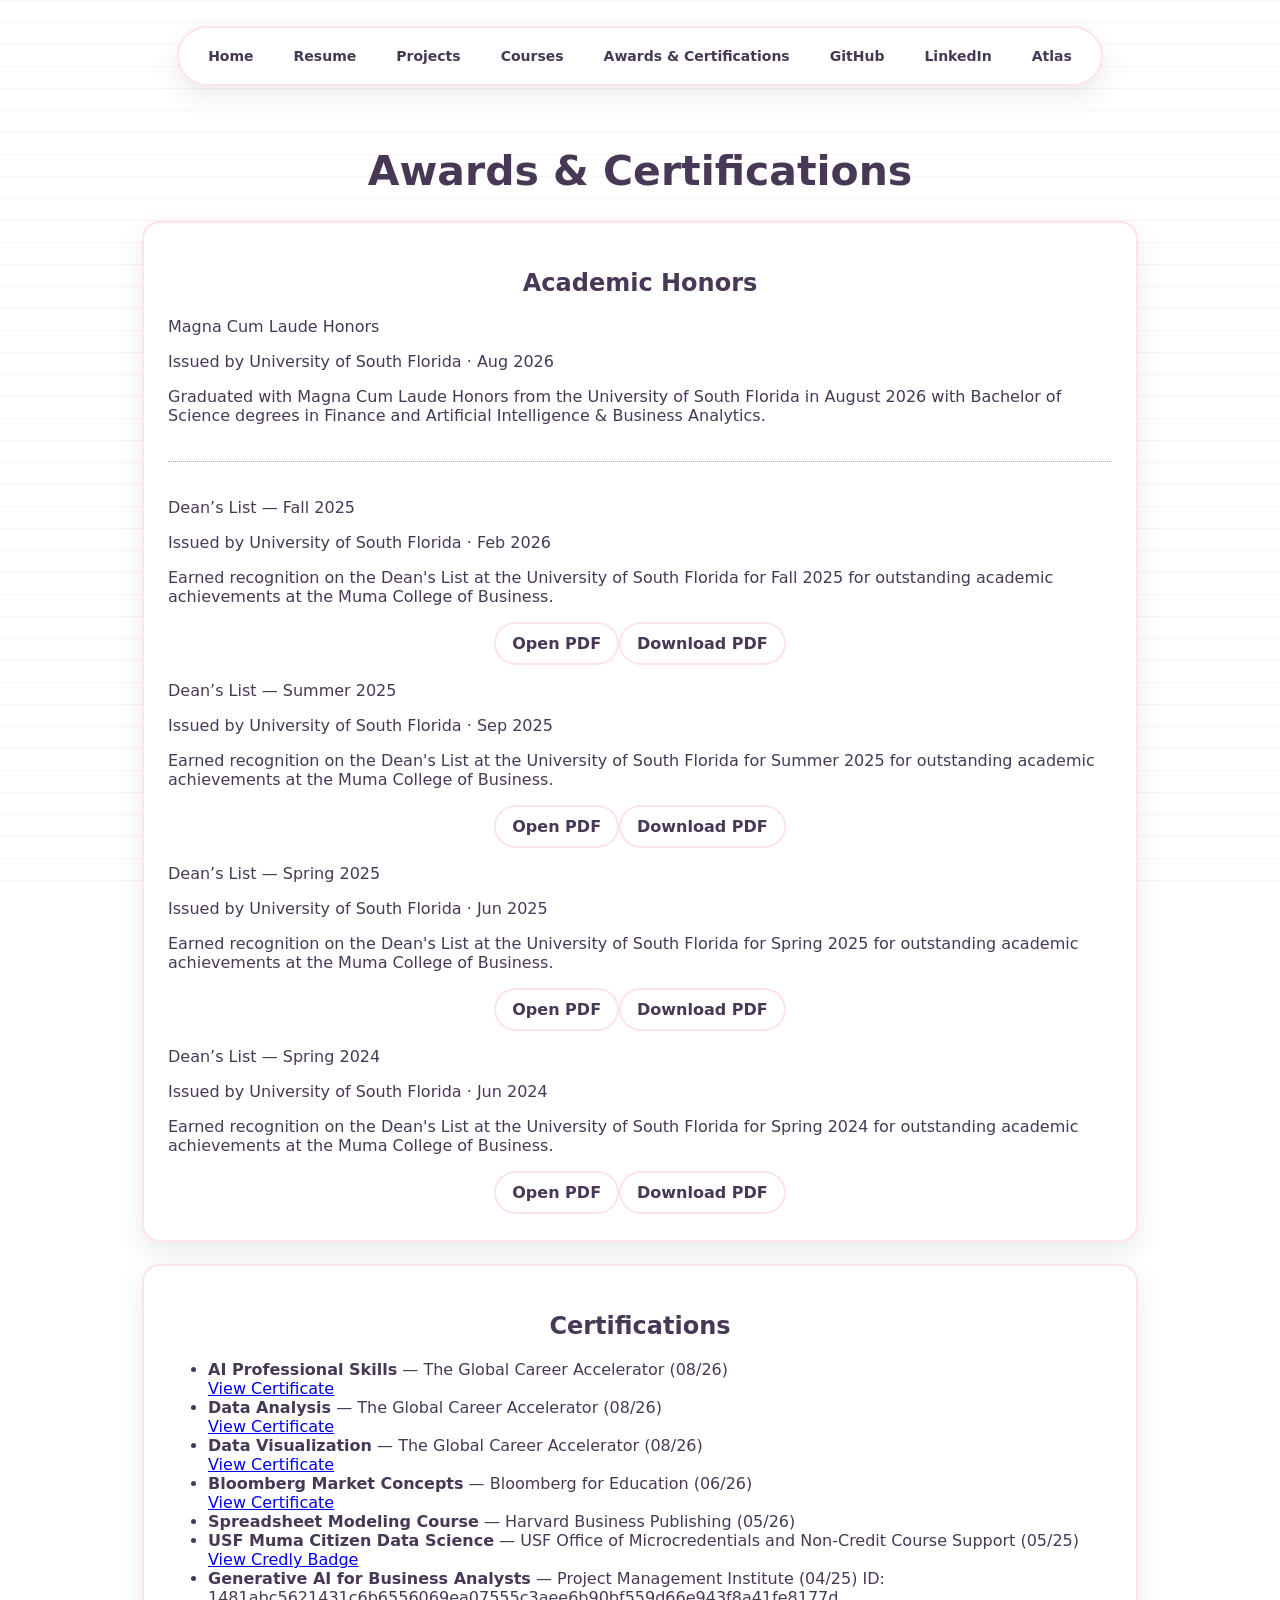
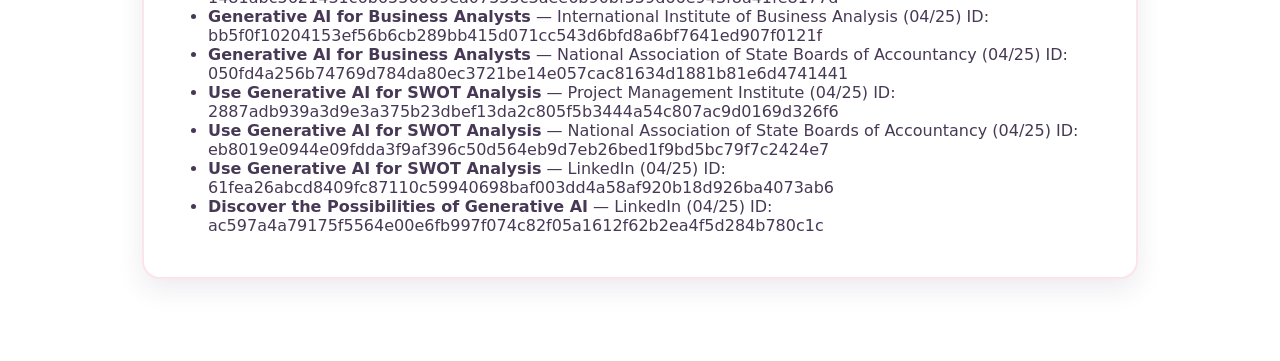
==== awards.html @ c43eec04 "Adjust margin of horizontal rule in awards.html Updated the margin of the horizontal rule in awards." ====
<!DOCTYPE html>
<html lang="en">
<head>
  <meta charset="UTF-8" />
  <meta name="viewport" content="width=device-width, initial-scale=1.0" />
  <title>Awards & Certifications | Aisha Nomani</title>
  <link rel="stylesheet" href="./styles.css">
  <script src="./main.js"></script>

</head>

<body>
  <header class="topbar">
    <nav class="nav">
        <a href="index.html" class="nav-link">Home</a>
        <a href="Aisha Nomani - Resume.pdf" class="nav-link" target="_blank" rel="noopener">Resume</a>
        <a href="projects.html" class="nav-link">Projects</a>
        <a href="courses.html" class="nav-link">Courses</a>
        <a href="awards.html" class="nav-link">Awards & Certifications</a>
        <a href="https://github.com/aishanomani" class="nav-link" target="_blank" rel="noopener">GitHub</a>
        <a href="https://linkedin.com/in/aisha-nomani" class="nav-link" target="_blank" rel="noopener">LinkedIn</a>
        <a href="https://atlasehr.org" class="nav-link" target="_blank" rel="noopener">Atlas</a>
    </nav>
  </header>

  <main class="awards">
    <h1 class="projects-title">Awards & Certifications</h1>
    
    <!-- ================= Academic Honors ================= -->
    <section class="award-card" aria-label="Honors">
      <h2>Academic Honors</h2>

      <div class="award-item">
        <p class="award-title">Magna Cum Laude Honors</p>
        <p class="award-meta">Issued by University of South Florida · Aug 2026</p>
        <p class="award-desc">
          Graduated with Magna Cum Laude Honors from the University of South Florida in August 2026 with Bachelor of Science degrees in Finance and Artificial Intelligence & Business Analytics.
        </p>
      </div>

<hr style="border: none; border-top: 1px dotted #aaa; margin: 36px 0;">
      
      <div class="award-item">
        <p class="award-title">Dean’s List — Fall 2025</p>
        <p class="award-meta">Issued by University of South Florida · Feb 2026</p>
        <p class="award-desc">
          Earned recognition on the Dean's List at the University of South Florida for Fall 2025
          for outstanding academic achievements at the Muma College of Business.
        </p>
        <div class="pdf-actions">
          <a class="pdf-link" href="deans-list-fall-2025.pdf" target="_blank" rel="noopener">Open PDF</a>
          <a class="pdf-link" href="deans-list-fall-2025.pdf" download>Download PDF</a>
        </div>
      </div>

      <div class="award-item">
        <p class="award-title">Dean’s List — Summer 2025</p>
        <p class="award-meta">Issued by University of South Florida · Sep 2025</p>
        <p class="award-desc">
          Earned recognition on the Dean's List at the University of South Florida for Summer 2025
          for outstanding academic achievements at the Muma College of Business.
        </p>
        <div class="pdf-actions">
          <a class="pdf-link" href="deans-list-summer-2025.pdf" target="_blank" rel="noopener">Open PDF</a>
          <a class="pdf-link" href="deans-list-summer-2025.pdf" download>Download PDF</a>
        </div>
      </div>

      <div class="award-item">
        <p class="award-title">Dean’s List — Spring 2025</p>
        <p class="award-meta">Issued by University of South Florida · Jun 2025</p>
        <p class="award-desc">
          Earned recognition on the Dean's List at the University of South Florida for Spring 2025
          for outstanding academic achievements at the Muma College of Business.
        </p>
        <div class="pdf-actions">
          <a class="pdf-link" href="deans-list-spring-2025.pdf" target="_blank" rel="noopener">Open PDF</a>
          <a class="pdf-link" href="deans-list-spring-2025.pdf" download>Download PDF</a>
        </div>
      </div>

      <div class="award-item">
        <p class="award-title">Dean’s List — Spring 2024</p>
        <p class="award-meta">Issued by University of South Florida · Jun 2024</p>
        <p class="award-desc">
          Earned recognition on the Dean's List at the University of South Florida for Spring 2024
          for outstanding academic achievements at the Muma College of Business.
        </p>
        <div class="pdf-actions">
          <a class="pdf-link" href="deans-list-spring-2024.pdf" target="_blank" rel="noopener">Open PDF</a>
          <a class="pdf-link" href="deans-list-spring-2024.pdf" download>Download PDF</a>
        </div>
      </div>
    </section>

    <!-- ================= Certifications ================= -->
    <section class="award-card" aria-label="Certifications">
      <h2>Certifications</h2>

      <ul class="cert-list">
        <li>
          <strong>AI Professional Skills</strong> — The Global Career Accelerator (08/26)
          <br />
          <a class="cert-link" href="https://www.credential.net/b95e3dab-0ee7-40d1-b96e-4f5c1e8c490b#acc.cOYr4pZg" target="_blank" rel="noopener">
            View Certificate
          </a>
        </li>
        
        <li>
          <strong>Data Analysis</strong> — The Global Career Accelerator (08/26)
          <br />
          <a class="cert-link" href="https://www.credential.net/eeabdac5-f304-441f-9d43-534778fc58f2#acc.USfGBH1v" target="_blank" rel="noopener">
            View Certificate
          </a>
        </li>
        
        <li>
          <strong>Data Visualization</strong> — The Global Career Accelerator (08/26)
          <br />
          <a class="cert-link" href="https://www.credential.net/cd667eac-249a-44f7-847a-7fc6714fa5ba#acc.ouRHO6tD" target="_blank" rel="noopener">
            View Certificate
          </a>
        </li>
        
         <li>
          <strong>Bloomberg Market Concepts</strong> — Bloomberg for Education (06/26)
          <br />
          <a class="cert-link" href="https://portal.bloombergforeducation.com/certificates/1bHLQvN5ie8L9F5EYLnuzRuZ" target="_blank" rel="noopener">
            View Certificate
          </a>
        </li>

        <li>
          <strong>Spreadsheet Modeling Course</strong> — Harvard Business Publishing (05/26)
          <br />
        </li>
        
        <li>
          <strong>USF Muma Citizen Data Science</strong> — USF Office of Microcredentials and Non-Credit Course Support (05/25)
          <br />
          <a class="cert-link" href="https://www.credly.com/badges/c048f358-5e24-4127-ab5e-4c13e41e1ba3" target="_blank" rel="noopener">
            View Credly Badge
          </a>
        </li>

        <li>
          <strong>Generative AI for Business Analysts</strong> — Project Management Institute (04/25)
          <span class="cert-id">ID: 1481abc5621431c6b6556069ea07555c3aee6b90bf559d66e943f8a41fe8177d</span>
        </li>

        <li>
          <strong>Generative AI for Business Analysts</strong> — International Institute of Business Analysis (04/25)
          <span class="cert-id">ID: bb5f0f10204153ef56b6cb289bb415d071cc543d6bfd8a6bf7641ed907f0121f</span>
        </li>

        <li>
          <strong>Generative AI for Business Analysts</strong> — National Association of State Boards of Accountancy (04/25)
          <span class="cert-id">ID: 050fd4a256b74769d784da80ec3721be14e057cac81634d1881b81e6d4741441</span>
        </li>

        <li>
          <strong>Use Generative AI for SWOT Analysis</strong> — Project Management Institute (04/25)
          <span class="cert-id">ID: 2887adb939a3d9e3a375b23dbef13da2c805f5b3444a54c807ac9d0169d326f6</span>
        </li>

        <li>
          <strong>Use Generative AI for SWOT Analysis</strong> — National Association of State Boards of Accountancy (04/25)
          <span class="cert-id">ID: eb8019e0944e09fdda3f9af396c50d564eb9d7eb26bed1f9bd5bc79f7c2424e7</span>
        </li>

        <li>
          <strong>Use Generative AI for SWOT Analysis</strong> — LinkedIn (04/25)
          <span class="cert-id">ID: 61fea26abcd8409fc87110c59940698baf003dd4a58af920b18d926ba4073ab6</span>
        </li>

        <li>
          <strong>Discover the Possibilities of Generative AI</strong> — LinkedIn (04/25)
          <span class="cert-id">ID: ac597a4a79175f5564e00e6fb997f074c82f05a1612f62b2ea4f5d284b780c1c</span>
        </li>
      </ul>
    </section>
  </main>
</body>
</html>
---- styles.css ----
:root {
  --text: rgba(55, 40, 70, 0.92);
  --muted: rgba(55, 40, 70, 0.70);

  --accent-pink: #f7b2c4;
  --accent-pink-soft: rgba(247, 178, 196, 0.35);

  --shadow: 0 18px 50px rgba(70, 45, 90, 0.12);
  --shadow-soft: 0 10px 26px rgba(70, 45, 90, 0.10);

  --radius: 18px;
  --maxw: 1040px;
}

* {
  box-sizing: border-box;
}

html {
  scroll-behavior: smooth;
}

body {
  margin: 0;
  color: var(--text);
  font-family: ui-sans-serif, system-ui, -apple-system, Segoe UI, Roboto, Helvetica, Arial;
  -webkit-font-smoothing: antialiased;
  text-rendering: optimizeLegibility;
  overflow-x: hidden;
  background: #ffffff;
}

body::before {
  content: "";
  position: fixed;
  inset: 0;
  pointer-events: none;
  z-index: 0;

  background-image:
    repeating-linear-gradient(
      to bottom,
      rgba(247, 178, 196, 0.18) 0px,
      rgba(247, 178, 196, 0.18) 1px,
      transparent 1px,
      transparent 22px
    );

  animation: pink-scan 5s linear infinite;
}

@keyframes pink-scan {
  from {
    background-position-y: 0;
  }
  to {
    background-position-y: 480px;
  }
}

body > * {
  position: relative;
  z-index: 1;
}

.topbar {
  position: fixed;
  top: 14px;
  left: 0;
  right: 0;
  padding: 12px 18px;
  display: flex;
  justify-content: center;
  z-index: 100;
}

.nav {
  display: flex;
  gap: 10px;
  flex-wrap: wrap;
  padding: 10px 14px;
  border-radius: 999px;
  background: #ffffff;
  border: 2px solid var(--accent-pink-soft);
  box-shadow: var(--shadow-soft);
}

.nav-link {
  text-decoration: none;
  color: var(--text);
  font-weight: 700;
  font-size: 14px;
  padding: 9px 14px;
  border-radius: 999px;
  border: 1px solid transparent;
  transition: all 0.2s ease;
}

.nav-link:hover {
  background: var(--accent-pink-soft);
  border-color: var(--accent-pink);
  transform: translateY(-1px);
}

.split {
  min-height: 100vh;
  display: grid;
  grid-template-columns: 1fr 1fr;
  align-items: center;
}

.left-panel {
  display: flex;
  justify-content: center;
  align-items: center;
  padding: 120px 56px 56px;
}

.profile-image {
  width: min(82%, 440px);
  aspect-ratio: 4 / 3;
  background-image: url("image.jpg");
  background-size: cover;
  background-position: center;
  border-radius: var(--radius);
  border: 3px solid var(--accent-pink);
  box-shadow: var(--shadow);
}

.right-panel {
  padding: 120px 56px 56px;
  display: flex;
  flex-direction: column;
  align-items: center;
  text-align: center;
  gap: 20px;
}

.name {
  font-size: clamp(40px, 4.5vw, 64px);
  margin: 0;
  letter-spacing: -0.02em;
}

.bio {
  max-width: 560px;
  font-size: 18px;
  line-height: 1.7;
  color: var(--muted);
  padding: 22px 24px;
  background: #ffffff;
  border: 2px solid var(--accent-pink);
  border-radius: var(--radius);
  box-shadow: var(--shadow-soft);
}

.bio p {
  margin: 0 0 14px 0;
}

.bio p:last-child {
  margin-bottom: 0;
}

.projects-title {
  text-align: center;
  font-size: clamp(30px, 3.2vw, 44px);
  font-weight: 800;
  margin-bottom: 26px;
}

.projects,
.courses,
.awards {
  max-width: var(--maxw);
  margin: 0 auto;
  padding: 120px 22px 60px;
}

.project-card,
.course-card,
.award-card,
.term-card,
.gpa-card {
  background: #ffffff;
  border: 2px solid var(--accent-pink-soft);
  border-radius: var(--radius);
  padding: 26px 24px;
  margin: 22px 0;
  box-shadow: var(--shadow-soft);
  transition: transform 0.2s ease, border-color 0.2s ease;
}

.project-card:hover,
.course-card:hover,
.award-card:hover,
.term-card:hover {
  transform: translateY(-3px);
  border-color: var(--accent-pink);
}

.project-card h2,
.project-desc,
.project-meta {
  text-align: center;
}

.project-links,
.pdf-actions {
  display: flex;
  justify-content: center;
  margin-top: 16px;
}

.chip,
.pdf-link {
  text-decoration: none;
  padding: 10px 16px;
  border-radius: 999px;
  background: #ffffff;
  border: 2px solid var(--accent-pink-soft);
  color: var(--text);
  font-weight: 600;
  transition: all 0.2s ease;
}

.chip:hover,
.pdf-link:hover {
  background: var(--accent-pink-soft);
  border-color: var(--accent-pink);
}

.term-title,
.term-subtitle {
  text-align: center;
}

.gpa-card {
  display: flex;
  flex-direction: column;
  align-items: center;
  justify-content: center;
  text-align: center;
}

.gpa-label {
  font-size: 12px;
  letter-spacing: 0.18em;
  font-weight: 700;
  color: var(--muted);
  margin-bottom: 6px;
}

.gpa-value {
  font-size: 42px;
  font-weight: 800;
  color: var(--accent-pink);
  margin: 0;
}

.term-table {
  width: 100%;
  border-collapse: collapse;
  margin-top: 16px;
}

.term-table th {
  background: var(--accent-pink-soft);
  padding: 12px;
  text-align: left;
}

.term-table td {
  padding: 12px;
  border-bottom: 1px solid #eee;
}

.award-card > h2 {
  text-align: center;
}

@media (max-width: 900px) {
  .split {
    grid-template-columns: 1fr;
  }

  .left-panel {
    padding: 100px 18px 18px;
  }

  .right-panel {
    padding: 18px 18px 80px;
  }
}

.name {
  font-family: ui-sans-serif, system-ui, -apple-system, Segoe UI, Roboto, Helvetica, Arial;
  font-size: clamp(34px, 4vw, 48px);
  font-weight: 800;
  letter-spacing: -0.02em;
  color: var(--text);

  display: inline-block;
  white-space: nowrap;
}

.bio {
  color: #000000;
}

.bio p {
  color: #000000;
}

.contact-wrap{
  position: fixed;
  right: 22px;
  bottom: 22px;
  display: flex;
  flex-direction: column-reverse; 
  align-items: flex-end;
  gap: 10px;
  z-index: 30;
}

.contact-btn {
  font-family: ui-sans-serif, system-ui, -apple-system, Segoe UI, Roboto, Helvetica, Arial;
  font-size: 14px;
  font-weight: 800;
  letter-spacing: 0.04em;
  text-transform: uppercase;

  background: #ffffff;
  color: var(--text);

  border: 2px solid var(--accent-pink-soft);
  border-radius: 999px;
  padding: 10px 18px;

  cursor: pointer;
  box-shadow: var(--shadow-soft);
  transition: transform .18s ease, box-shadow .18s ease, background .18s ease;
}

.contact-btn:hover {
  transform: translateY(-1px);
  background: rgba(247, 178, 196, 0.15);
}

.contact-card{
  width: 300px;
  padding: 16px 18px;
  border-radius: var(--radius);

  background: #ffffff;
  border: 2px solid var(--accent-pink-soft);

  box-shadow: var(--shadow);
  transform-origin: bottom right;
  animation: pop .18s ease-out;
}

.contact-title{
  font-weight: 700;
  text-align: center;
  margin-bottom: 8px;
}

.contact-item{
  font-size: 14px;
  line-height: 1.6;
  color: #000000;
  text-align: center;
}

.contact-item a{
  color: var(--accent-pink);
  text-decoration: none;
  font-weight: 600;
}

.contact-item a:hover{
  text-decoration: underline;
}

/* =========================
   KEY COURSES SECTION
   ========================= */

  .key-courses {
    margin-top: 30px;
    text-align: center;
  }
  
  .key-courses-grid {
    display: block;
    margin-top: 22px;
  }
  
  .key-course-card {
    background: #ffffff;
    border: 2px solid var(--accent-pink-soft);
    border-radius: var(--radius);
    padding: 26px 24px;
    margin: 22px 0;
    box-shadow: var(--shadow-soft);
    text-align: center;
    transition: transform 0.2s ease, border-color 0.2s ease;
  }
  
  .key-course-card:hover {
    transform: translateY(-3px);
    border-color: var(--accent-pink);
  }
  
  .key-course-card h3 {
    margin: 0 0 10px;
    font-size: 20px;
    text-align: center;
  }
  
  .key-course-card h3 a {
    text-decoration: none;
    color: var(--text);
    font-weight: 700;
    transition: color 0.2s ease;
  }
  
  .key-course-card h3 a:hover {
    color: var(--accent-pink);
  }
  
  .course-desc {
    max-width: 850px;
    margin: 8px auto;
    font-size: 15px;
    line-height: 1.6;
    color: var(--muted);
    text-align: center;
  }
  
  .course-tech {
    max-width: 850px;
    margin: 10px auto 0;
    font-size: 14px;
    line-height: 1.5;
    color: var(--text);
    text-align: center;
  }
  
  /* Divider between sections */
  .section-divider {
    height: 2px;
    width: 100%;
    background: var(--accent-pink-soft);
    margin: 50px 0;
    border-radius: 999px;
  }

  /* Hidden Courses */
  .view-courses-link {
    margin-top: 14px;
    display: inline-block;
    text-decoration: none;
    padding: 10px 16px;
    border-radius: 999px;
    background: #ffffff;
    border: 2px solid var(--accent-pink-soft);
    color: var(--text);
    font-weight: 700;
    font-size: 14px;
    cursor: pointer;
    box-shadow: var(--shadow-soft);
    transition: all 0.2s ease;
  }
  
  .view-courses-link:hover {
    background: var(--accent-pink-soft);
    border-color: var(--accent-pink);
    transform: translateY(-1px);
    text-decoration: none;
  }
  
  /* Hide by default */
  .hidden-courses {
    display: none;
    margin-top: 40px;
  }
  
  .hidden-courses.show {
    display: block;
  }
  
  /* Smooth anchor scroll spacing */
  #all-courses {
    scroll-margin-top: 120px;
  }

/* =========================
   MOBILE FIXES
   ========================= */
   @media (max-width: 600px) {

    /* NAV BAR */
    .topbar {
      top: 8px;
      padding: 8px 10px;
    }
  
    .nav {
      justify-content: center;
      gap: 6px;
      padding: 8px;
    }
  
    .nav-link {
      font-size: 13px;
      padding: 7px 10px;
    }
  
    /* HERO / SPLIT */
    .split {
      min-height: auto;
    }
  
    .left-panel {
      padding: 90px 14px 16px;
    }
  
    .right-panel {
      padding: 16px 14px 60px;
    }
  
    /* NAME — allow wrapping */
    .name {
      white-space: normal;
      text-align: center;
    }
  
    /* BIO */
    .bio {
      font-size: 16px;
      padding: 18px;
    }
  
    /* PROJECT / COURSE / AWARD CARDS */
    .project-card,
    .course-card,
    .award-card,
    .term-card {
      padding: 20px 16px;
    }
  
    /* TABLES — mobile scroll */
    .term-table {
      display: block;
      overflow-x: auto;
      white-space: nowrap;
    }
  
    .term-table th,
    .term-table td {
      font-size: 14px;
    }
  
    /* CONTACT BUTTON */
    .contact-wrap {
      right: 12px;
      bottom: 12px;
    }
  
    .contact-card {
      width: 260px;
    }
  }
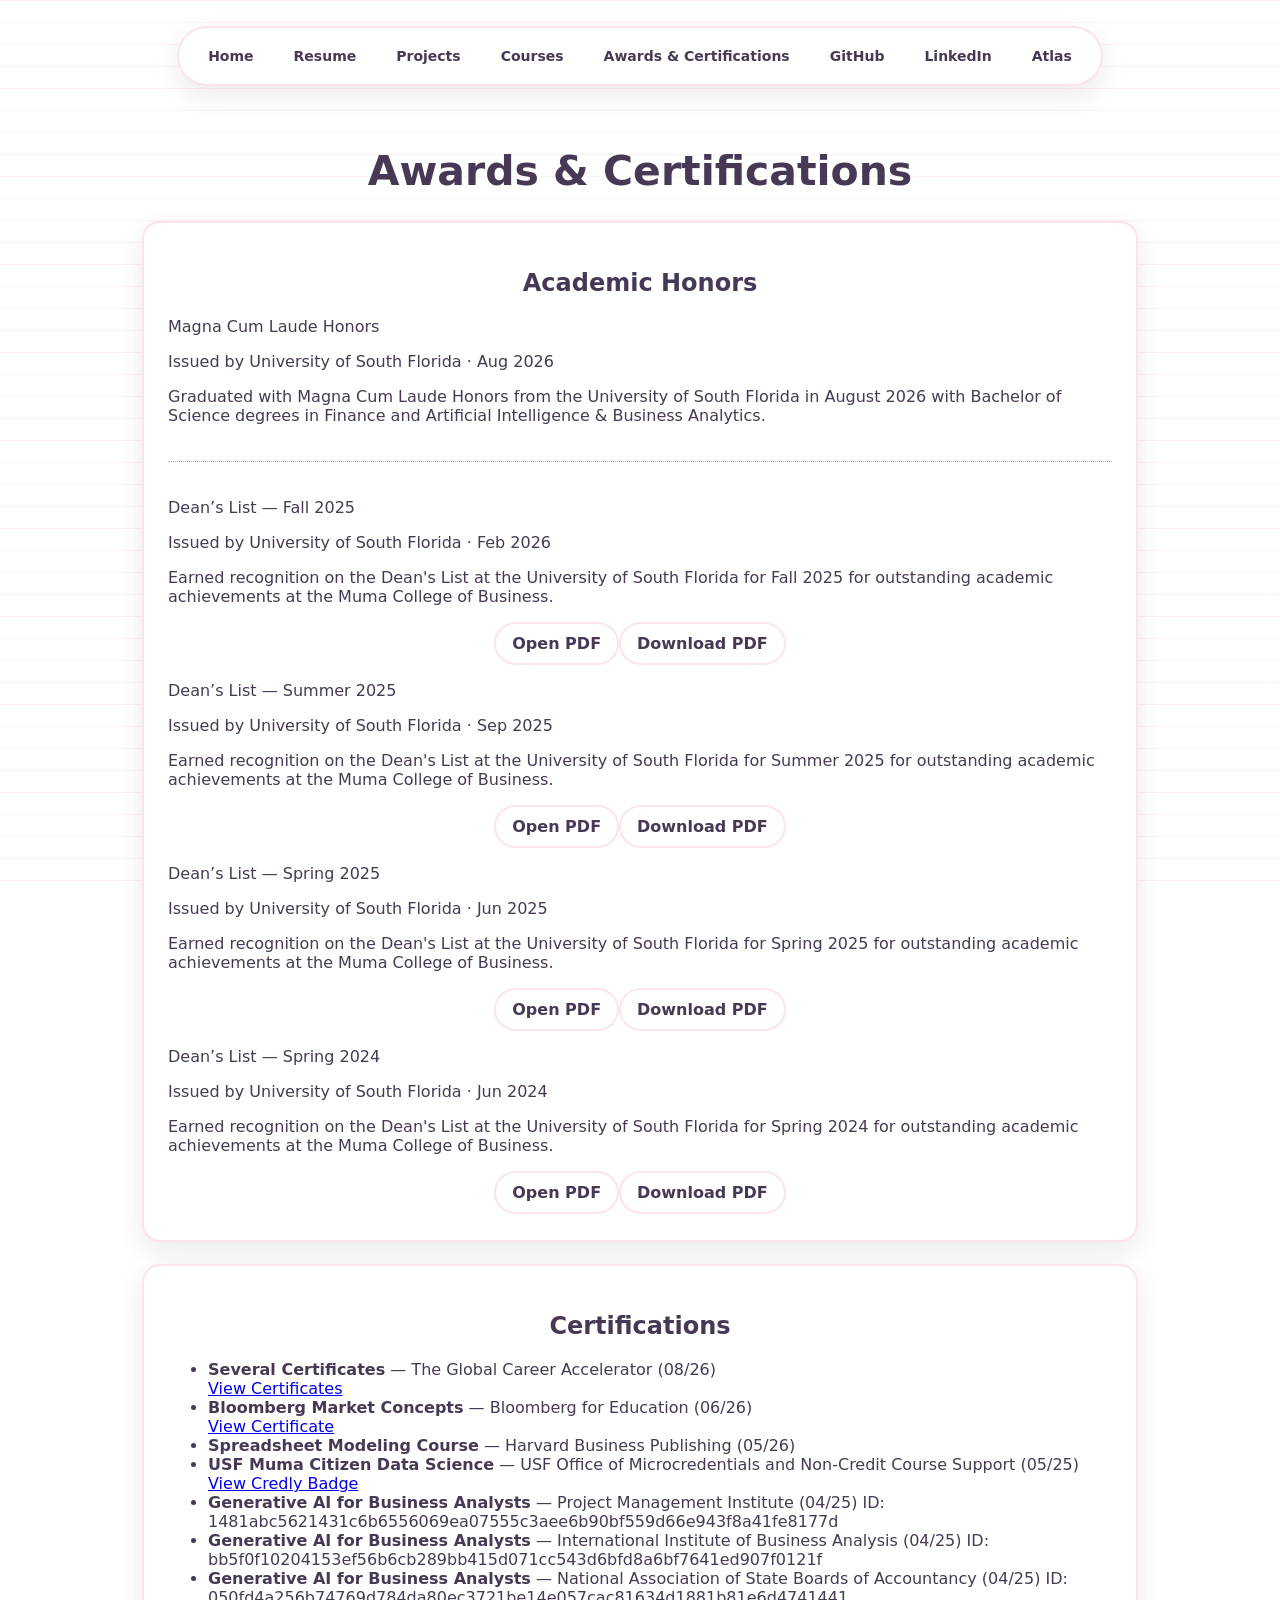
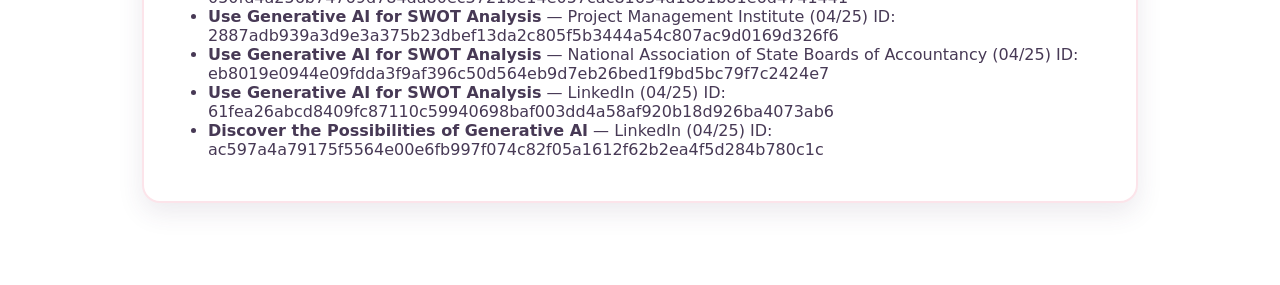
==== commit 3e3965d1: "Modify certification entries in awards.html Updated certification details and links in the awards se" ====
--- a/awards.html
+++ b/awards.html
@@ -99,26 +99,10 @@
 
       <ul class="cert-list">
         <li>
-          <strong>AI Professional Skills</strong> — The Global Career Accelerator (08/26)
+          <strong>Several Certificates</strong> — The Global Career Accelerator (08/26)
           <br />
-          <a class="cert-link" href="https://www.credential.net/b95e3dab-0ee7-40d1-b96e-4f5c1e8c490b#acc.cOYr4pZg" target="_blank" rel="noopener">
-            View Certificate
-          </a>
-        </li>
-        
-        <li>
-          <strong>Data Analysis</strong> — The Global Career Accelerator (08/26)
-          <br />
-          <a class="cert-link" href="https://www.credential.net/eeabdac5-f304-441f-9d43-534778fc58f2#acc.USfGBH1v" target="_blank" rel="noopener">
-            View Certificate
-          </a>
-        </li>
-        
-        <li>
-          <strong>Data Visualization</strong> — The Global Career Accelerator (08/26)
-          <br />
-          <a class="cert-link" href="https://www.credential.net/cd667eac-249a-44f7-847a-7fc6714fa5ba#acc.ouRHO6tD" target="_blank" rel="noopener">
-            View Certificate
+          <a class="cert-link" href="https://www.credential.net/profile/aishanomani130850/wallet" target="_blank" rel="noopener">
+            View Certificates
           </a>
         </li>
         
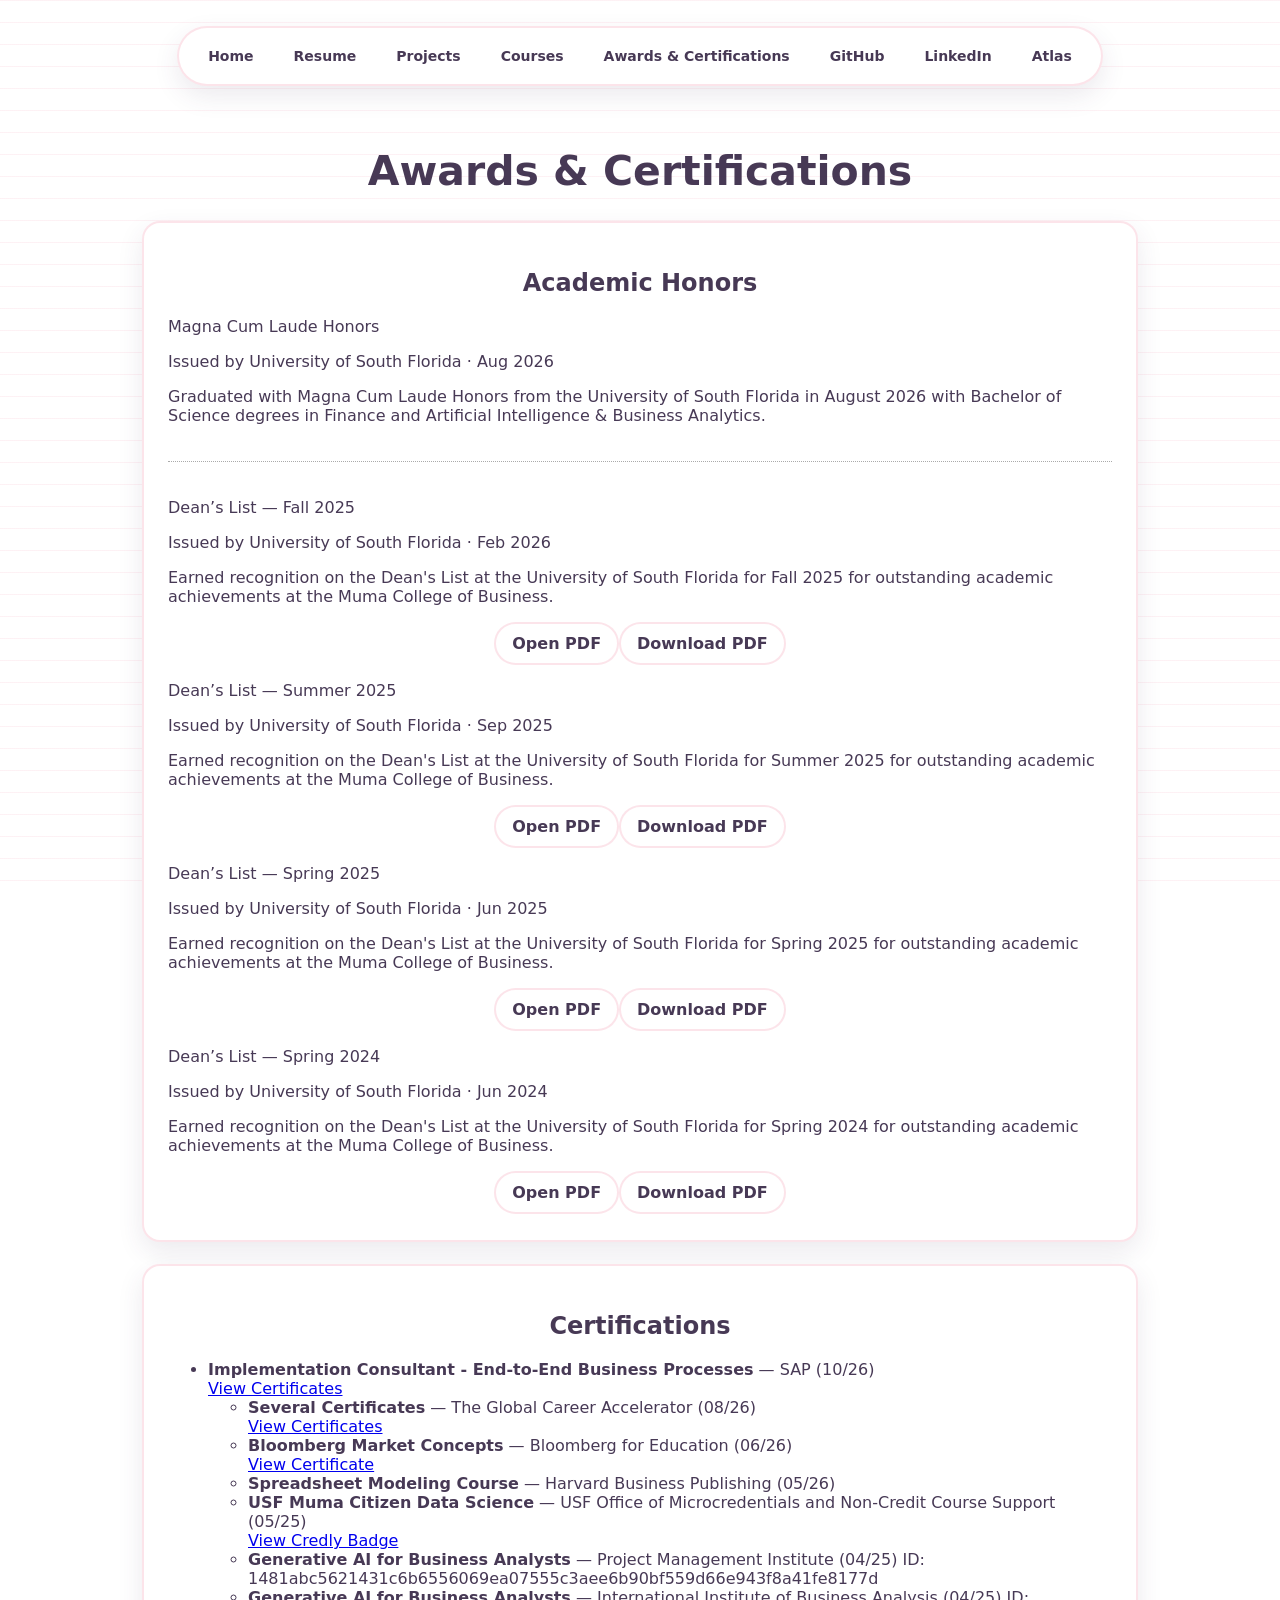
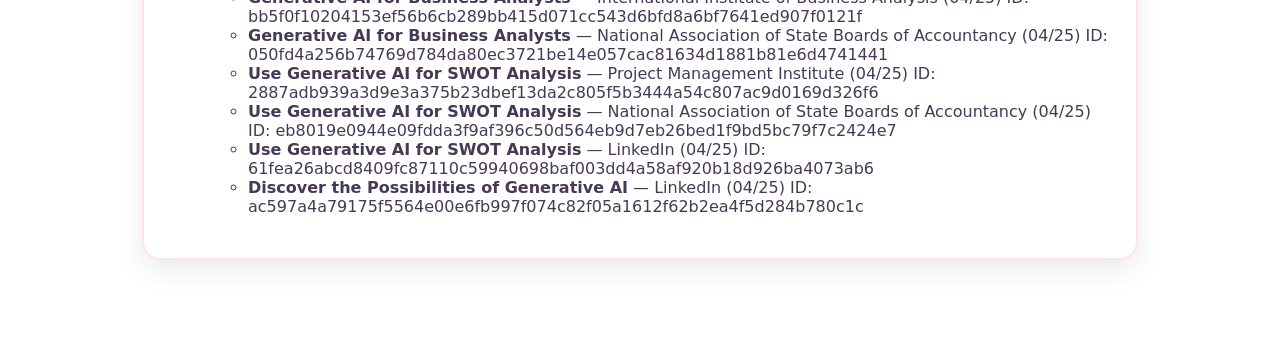
==== commit 6501ad0a: "Add certification for Implementation Consultant Added a new certification entry for Implementation C" ====
--- a/awards.html
+++ b/awards.html
@@ -97,6 +97,15 @@
     <section class="award-card" aria-label="Certifications">
       <h2>Certifications</h2>
 
+       <ul class="cert-list">
+        <li>
+          <strong>Implementation Consultant - End-to-End Business Processes</strong> — SAP (10/26)
+          <br />
+          <a class="cert-link" href="https://www.credly.com/badges/9f3aea51-1f86-44ea-90a1-4cf3f204fbd1/public_url" target="_blank" rel="noopener">
+            View Certificates
+          </a>
+        </li>
+      
       <ul class="cert-list">
         <li>
           <strong>Several Certificates</strong> — The Global Career Accelerator (08/26)
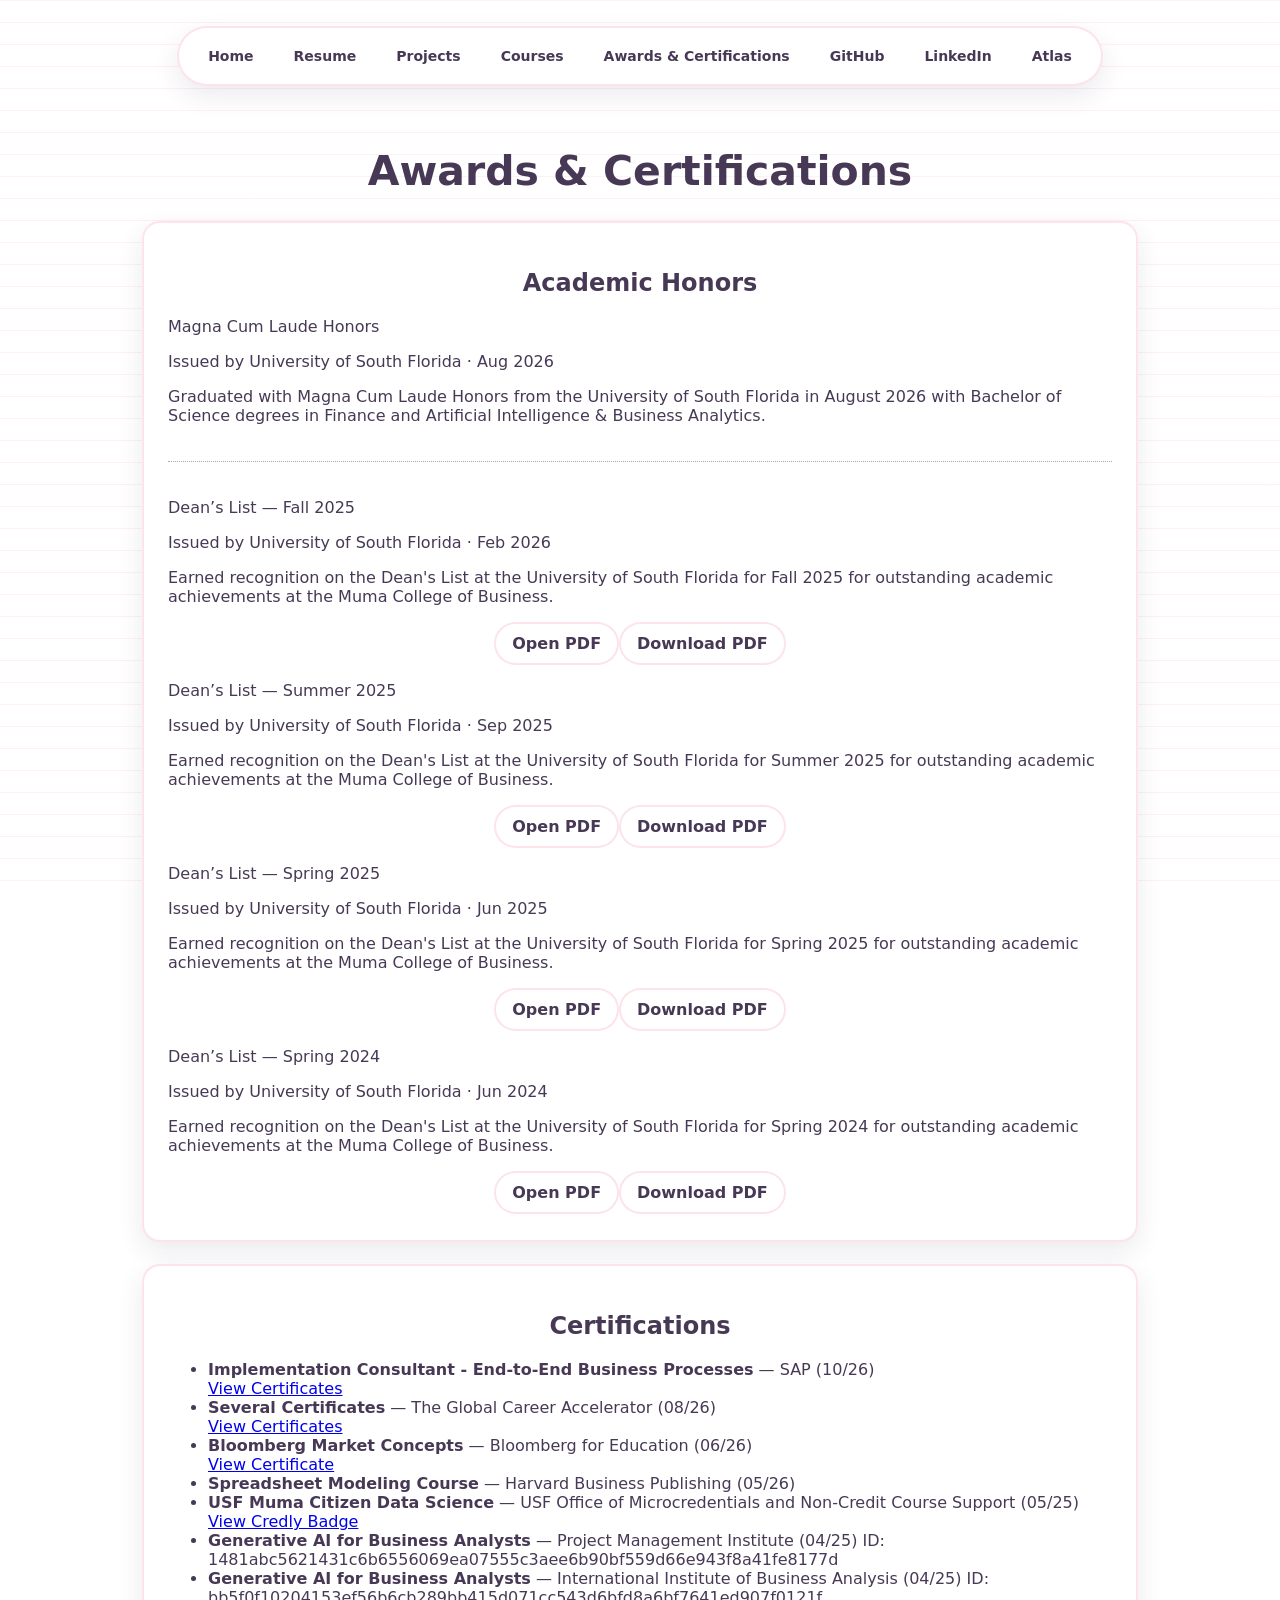
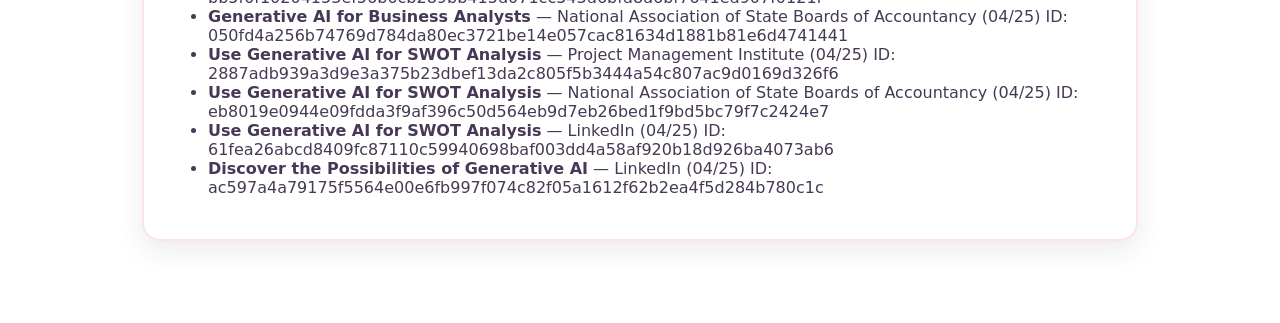
==== commit c25683c5: "Fix duplicate <ul> tag in certifications section Removed duplicate opening <ul> tag for certificatio" ====
--- a/awards.html
+++ b/awards.html
@@ -96,8 +96,8 @@
     <!-- ================= Certifications ================= -->
     <section class="award-card" aria-label="Certifications">
       <h2>Certifications</h2>
-
        <ul class="cert-list">
+         
         <li>
           <strong>Implementation Consultant - End-to-End Business Processes</strong> — SAP (10/26)
           <br />
@@ -106,7 +106,6 @@
           </a>
         </li>
       
-      <ul class="cert-list">
         <li>
           <strong>Several Certificates</strong> — The Global Career Accelerator (08/26)
           <br />
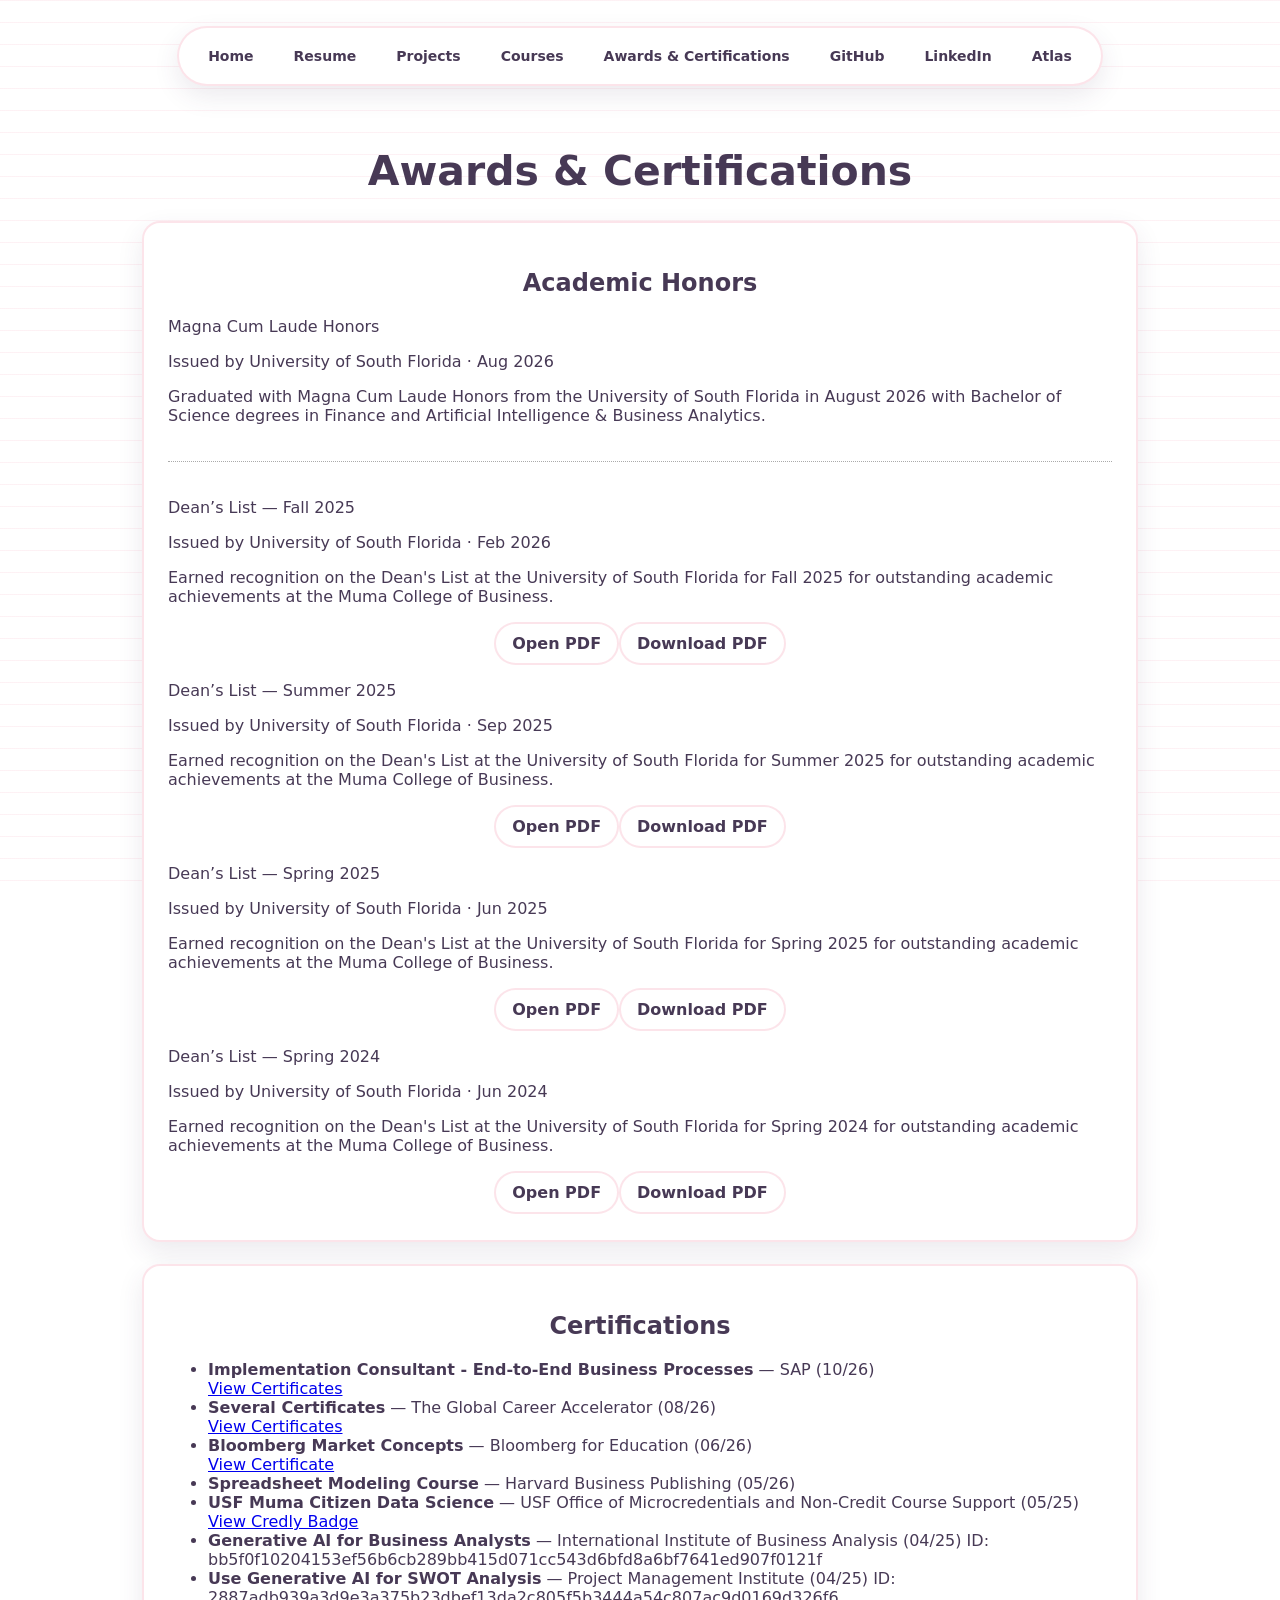
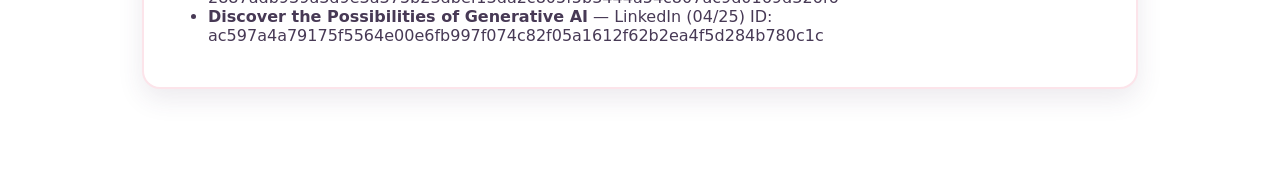
==== commit 880e19da: "Clean up certification listings in awards.html Removed several entries for 'Generative AI for Busine" ====
--- a/awards.html
+++ b/awards.html
@@ -136,33 +136,13 @@
         </li>
 
         <li>
-          <strong>Generative AI for Business Analysts</strong> — Project Management Institute (04/25)
-          <span class="cert-id">ID: 1481abc5621431c6b6556069ea07555c3aee6b90bf559d66e943f8a41fe8177d</span>
-        </li>
-
-        <li>
           <strong>Generative AI for Business Analysts</strong> — International Institute of Business Analysis (04/25)
           <span class="cert-id">ID: bb5f0f10204153ef56b6cb289bb415d071cc543d6bfd8a6bf7641ed907f0121f</span>
         </li>
 
         <li>
-          <strong>Generative AI for Business Analysts</strong> — National Association of State Boards of Accountancy (04/25)
-          <span class="cert-id">ID: 050fd4a256b74769d784da80ec3721be14e057cac81634d1881b81e6d4741441</span>
-        </li>
-
-        <li>
           <strong>Use Generative AI for SWOT Analysis</strong> — Project Management Institute (04/25)
           <span class="cert-id">ID: 2887adb939a3d9e3a375b23dbef13da2c805f5b3444a54c807ac9d0169d326f6</span>
-        </li>
-
-        <li>
-          <strong>Use Generative AI for SWOT Analysis</strong> — National Association of State Boards of Accountancy (04/25)
-          <span class="cert-id">ID: eb8019e0944e09fdda3f9af396c50d564eb9d7eb26bed1f9bd5bc79f7c2424e7</span>
-        </li>
-
-        <li>
-          <strong>Use Generative AI for SWOT Analysis</strong> — LinkedIn (04/25)
-          <span class="cert-id">ID: 61fea26abcd8409fc87110c59940698baf003dd4a58af920b18d926ba4073ab6</span>
         </li>
 
         <li>
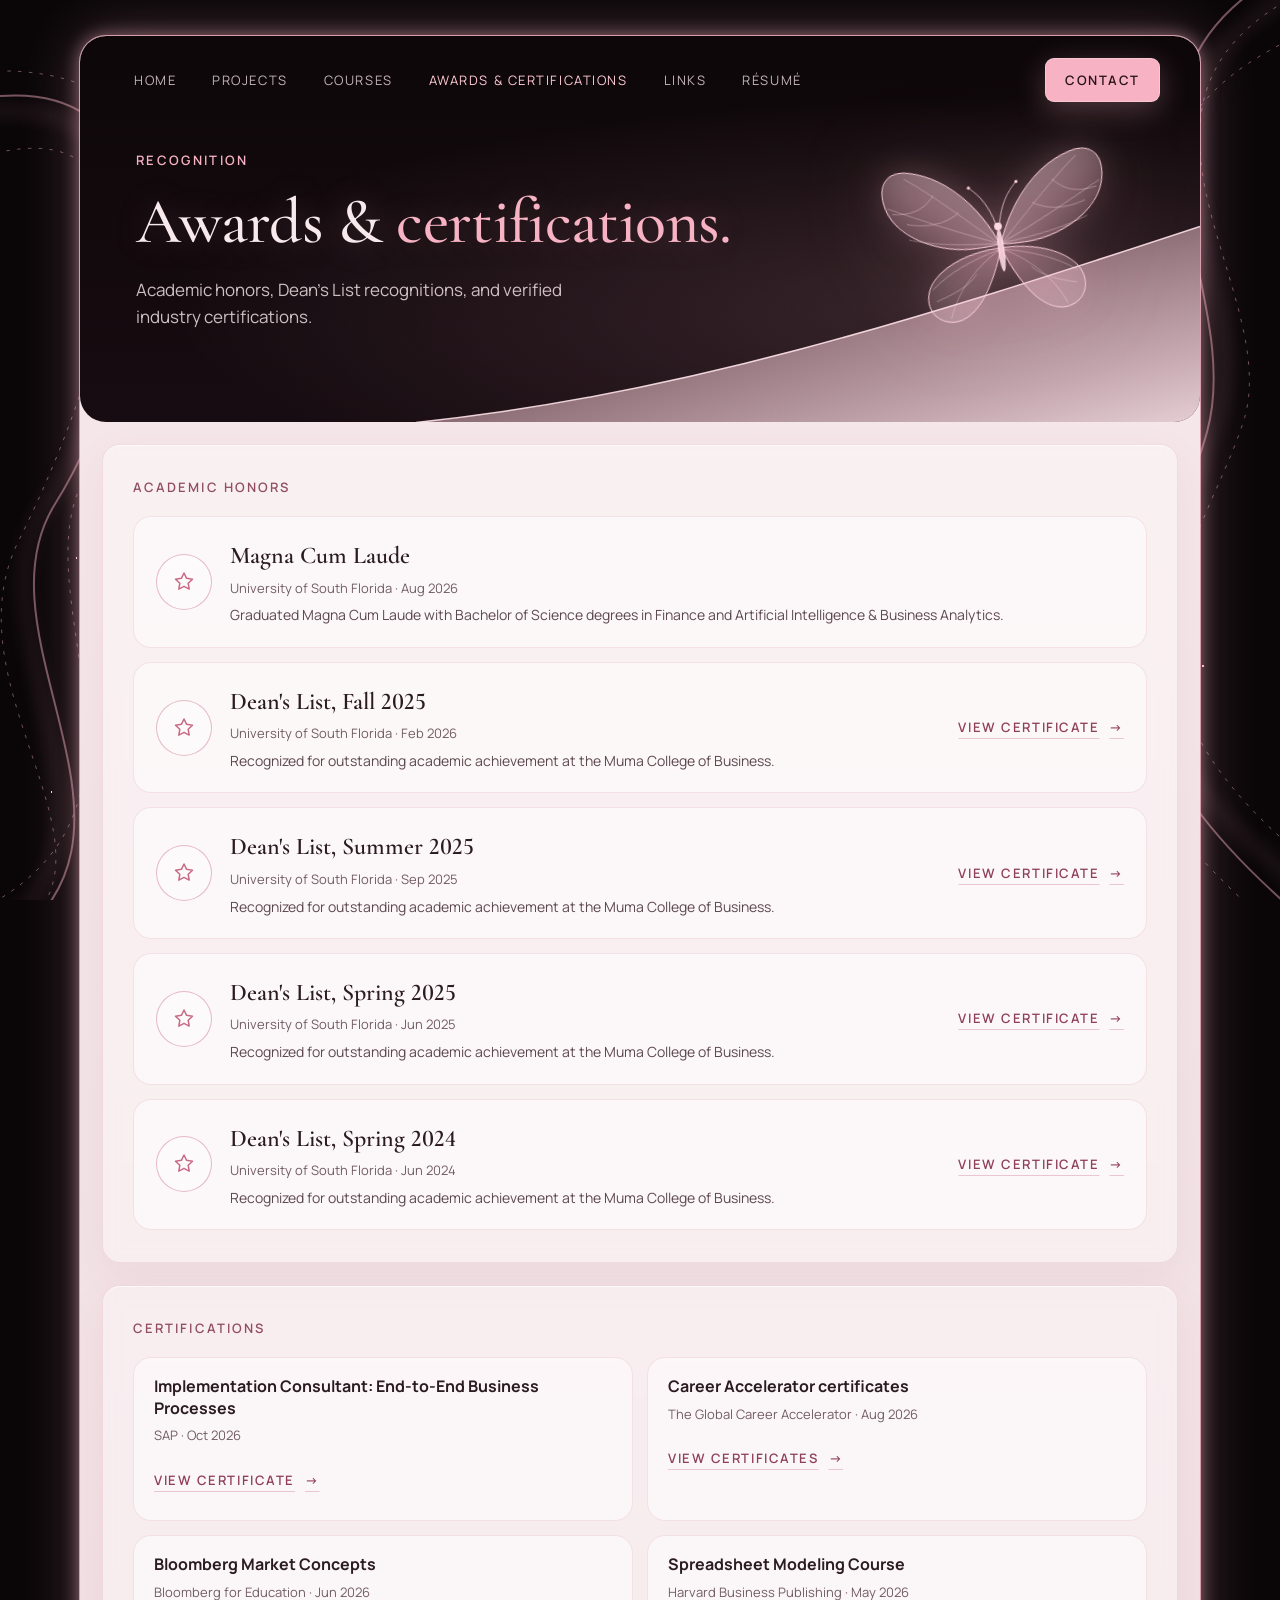
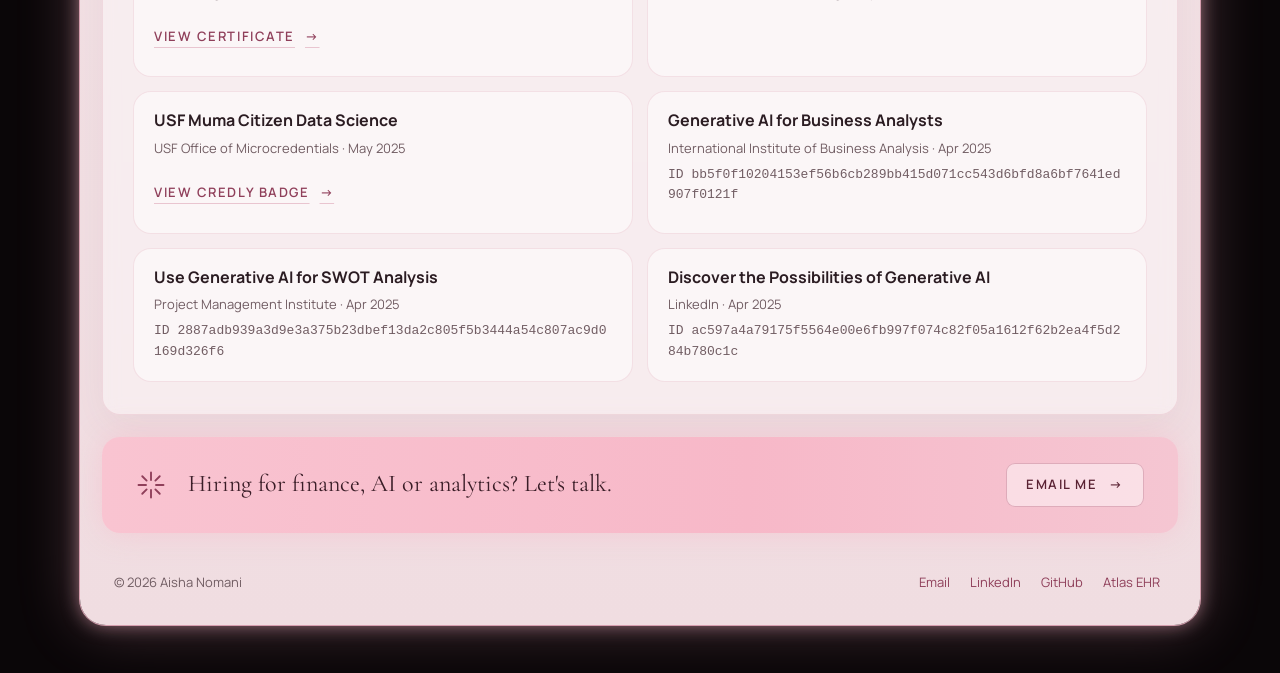
==== commit 2f37a902: "Replicate portfolio and update content" ====
--- a/awards.html
+++ b/awards.html
@@ -1,156 +1,101 @@
-<!DOCTYPE html>
+<!doctype html>
 <html lang="en">
 <head>
-  <meta charset="UTF-8" />
-  <meta name="viewport" content="width=device-width, initial-scale=1.0" />
-  <title>Awards & Certifications | Aisha Nomani</title>
-  <link rel="stylesheet" href="./styles.css">
-  <script src="./main.js"></script>
-
+<meta charset="utf-8">
+<meta name="viewport" content="width=device-width, initial-scale=1">
+<title>Awards &amp; Certifications | Aisha Nomani</title>
+<meta name="description" content="Academic honors and professional certifications earned by Aisha Nomani.">
+<meta property="og:title" content="Awards &amp; Certifications | Aisha Nomani">
+<meta property="og:description" content="Academic honors and professional certifications earned by Aisha Nomani.">
+<meta name="theme-color" content="#0a0608">
+<link rel="icon" href="assets/favicon.svg" type="image/svg+xml">
+<link rel="preconnect" href="https://fonts.googleapis.com">
+<link rel="preconnect" href="https://fonts.gstatic.com" crossorigin>
+<link href="https://fonts.googleapis.com/css2?family=Cormorant+Garamond:wght@500;600&family=Manrope:wght@400;500;600;700&display=swap" rel="stylesheet">
+<link rel="stylesheet" href="assets/style.css">
 </head>
-
 <body>
-  <header class="topbar">
-    <nav class="nav">
-        <a href="index.html" class="nav-link">Home</a>
-        <a href="Aisha Nomani - Resume.pdf" class="nav-link" target="_blank" rel="noopener">Resume</a>
-        <a href="projects.html" class="nav-link">Projects</a>
-        <a href="courses.html" class="nav-link">Courses</a>
-        <a href="awards.html" class="nav-link">Awards & Certifications</a>
-        <a href="https://github.com/aishanomani" class="nav-link" target="_blank" rel="noopener">GitHub</a>
-        <a href="https://linkedin.com/in/aisha-nomani" class="nav-link" target="_blank" rel="noopener">LinkedIn</a>
-        <a href="https://atlasehr.org" class="nav-link" target="_blank" rel="noopener">Atlas</a>
-    </nav>
-  </header>
-
-  <main class="awards">
-    <h1 class="projects-title">Awards & Certifications</h1>
-    
-    <!-- ================= Academic Honors ================= -->
-    <section class="award-card" aria-label="Honors">
-      <h2>Academic Honors</h2>
-
-      <div class="award-item">
-        <p class="award-title">Magna Cum Laude Honors</p>
-        <p class="award-meta">Issued by University of South Florida · Aug 2026</p>
-        <p class="award-desc">
-          Graduated with Magna Cum Laude Honors from the University of South Florida in August 2026 with Bachelor of Science degrees in Finance and Artificial Intelligence & Business Analytics.
-        </p>
+<div class="backdrop" aria-hidden="true">
+<svg viewBox="0 0 1440 1000" preserveAspectRatio="xMidYMid slice">
+  <path class="ribbon soft" d="M-80 140 C 260 40, 160 420, 60 560 S 220 980, -60 1060"/>
+  <path class="ribbon mid" d="M-60 120 C 250 30, 170 400, 70 560 S 240 960, -40 1080"/>
+  <path class="ribbon fine" d="M-30 180 C 230 90, 120 420, 30 600 S 200 980, -20 1060"/>
+  <path class="ribbon fine" d="M-90 90 C 300 10, 210 380, 110 520 S 260 940, -90 1040"/>
+  <path class="ribbon soft" d="M1520 -40 C 1180 80, 1420 300, 1360 470 S 1150 760, 1500 1020"/>
+  <path class="ribbon mid" d="M1500 -60 C 1170 60, 1400 300, 1350 480 S 1160 780, 1480 1040"/>
+  <path class="ribbon fine" d="M1480 -20 C 1200 100, 1440 320, 1390 470 S 1190 770, 1520 1000"/>
+  <path class="ribbon fine" d="M1530 10 C 1150 130, 1380 340, 1320 500 S 1130 800, 1460 1060"/>
+</svg>
+<div class="sparkles"></div>
+</div>
+<svg width="0" height="0" style="position:absolute" aria-hidden="true"><defs>
+<linearGradient id="tBg" x1="0" y1="0" x2="1" y2="1"><stop offset="0" stop-color="#fbeef1"/><stop offset="1" stop-color="#e3bcc5"/></linearGradient>
+<radialGradient id="tBall" cx=".35" cy=".3" r=".8"><stop offset="0" stop-color="#fff8fa"/><stop offset=".6" stop-color="#f1d2d9"/><stop offset="1" stop-color="#d9a9b5"/></radialGradient>
+<linearGradient id="tBar" x1="0" y1="0" x2="1" y2="0"><stop offset="0" stop-color="#fdf3f5"/><stop offset="1" stop-color="#e2b6c0"/></linearGradient>
+<linearGradient id="tShadow" x1="0" y1="0" x2="0" y2="1"><stop offset="0" stop-color="#b9808f" stop-opacity=".28"/><stop offset="1" stop-color="#b9808f" stop-opacity="0"/></linearGradient>
+</defs></svg>
+<div class="frame">
+<header class="hero compact">
+  <nav class="nav" aria-label="Main">
+    <button class="nav-toggle" aria-expanded="false" aria-controls="navlinks">Menu</button>
+    <div class="nav-links" id="navlinks"><a href="index.html">Home</a><a href="projects.html">Projects</a><a href="courses.html">Courses</a><a href="awards.html" aria-current="page">Awards &amp; Certifications</a><a href="links.html">Links</a><a href="files/aisha-nomani-resume.pdf" target="_blank" rel="noopener">Résumé</a></div>
+    <div class="contact-wrap">
+      <button class="btn sm" id="contactBtn" aria-expanded="false" aria-controls="contactCard">Contact</button>
+      <div class="contact-card" id="contactCard" hidden>
+        <dl>
+          <div><dt>Email</dt><dd><a href="mailto:aisha.nomani@gmail.com">aisha.nomani@gmail.com</a></dd></div>
+          <div><dt>Phone</dt><dd><a href="tel:+18136481989">+1 (813) 648-1989</a></dd></div>
+          <div><dt>Profiles</dt><dd><a href="https://linkedin.com/in/aisha-nomani" target="_blank" rel="noopener">LinkedIn</a> · <a href="https://github.com/aishanomani" target="_blank" rel="noopener">GitHub</a></dd></div>
+        </dl>
       </div>
-
-<hr style="border: none; border-top: 1px dotted #aaa; margin: 36px 0;">
+    </div>
+  </nav>
+  <div class="hero-body">
+    <div>
+      <p class="eyebrow">Recognition</p>
+      <h1>Awards &amp; <em>certifications.</em></h1>
+      <p class="lede">Academic honors, Dean’s List recognitions, and verified industry certifications.</p>
       
-      <div class="award-item">
-        <p class="award-title">Dean’s List — Fall 2025</p>
-        <p class="award-meta">Issued by University of South Florida · Feb 2026</p>
-        <p class="award-desc">
-          Earned recognition on the Dean's List at the University of South Florida for Fall 2025
-          for outstanding academic achievements at the Muma College of Business.
-        </p>
-        <div class="pdf-actions">
-          <a class="pdf-link" href="deans-list-fall-2025.pdf" target="_blank" rel="noopener">Open PDF</a>
-          <a class="pdf-link" href="deans-list-fall-2025.pdf" download>Download PDF</a>
-        </div>
-      </div>
-
-      <div class="award-item">
-        <p class="award-title">Dean’s List — Summer 2025</p>
-        <p class="award-meta">Issued by University of South Florida · Sep 2025</p>
-        <p class="award-desc">
-          Earned recognition on the Dean's List at the University of South Florida for Summer 2025
-          for outstanding academic achievements at the Muma College of Business.
-        </p>
-        <div class="pdf-actions">
-          <a class="pdf-link" href="deans-list-summer-2025.pdf" target="_blank" rel="noopener">Open PDF</a>
-          <a class="pdf-link" href="deans-list-summer-2025.pdf" download>Download PDF</a>
-        </div>
-      </div>
-
-      <div class="award-item">
-        <p class="award-title">Dean’s List — Spring 2025</p>
-        <p class="award-meta">Issued by University of South Florida · Jun 2025</p>
-        <p class="award-desc">
-          Earned recognition on the Dean's List at the University of South Florida for Spring 2025
-          for outstanding academic achievements at the Muma College of Business.
-        </p>
-        <div class="pdf-actions">
-          <a class="pdf-link" href="deans-list-spring-2025.pdf" target="_blank" rel="noopener">Open PDF</a>
-          <a class="pdf-link" href="deans-list-spring-2025.pdf" download>Download PDF</a>
-        </div>
-      </div>
-
-      <div class="award-item">
-        <p class="award-title">Dean’s List — Spring 2024</p>
-        <p class="award-meta">Issued by University of South Florida · Jun 2024</p>
-        <p class="award-desc">
-          Earned recognition on the Dean's List at the University of South Florida for Spring 2024
-          for outstanding academic achievements at the Muma College of Business.
-        </p>
-        <div class="pdf-actions">
-          <a class="pdf-link" href="deans-list-spring-2024.pdf" target="_blank" rel="noopener">Open PDF</a>
-          <a class="pdf-link" href="deans-list-spring-2024.pdf" download>Download PDF</a>
-        </div>
-      </div>
-    </section>
-
-    <!-- ================= Certifications ================= -->
-    <section class="award-card" aria-label="Certifications">
-      <h2>Certifications</h2>
-       <ul class="cert-list">
-         
-        <li>
-          <strong>Implementation Consultant - End-to-End Business Processes</strong> — SAP (10/26)
-          <br />
-          <a class="cert-link" href="https://www.credly.com/badges/9f3aea51-1f86-44ea-90a1-4cf3f204fbd1/public_url" target="_blank" rel="noopener">
-            View Certificates
-          </a>
-        </li>
-      
-        <li>
-          <strong>Several Certificates</strong> — The Global Career Accelerator (08/26)
-          <br />
-          <a class="cert-link" href="https://www.credential.net/profile/aishanomani130850/wallet" target="_blank" rel="noopener">
-            View Certificates
-          </a>
-        </li>
-        
-         <li>
-          <strong>Bloomberg Market Concepts</strong> — Bloomberg for Education (06/26)
-          <br />
-          <a class="cert-link" href="https://portal.bloombergforeducation.com/certificates/1bHLQvN5ie8L9F5EYLnuzRuZ" target="_blank" rel="noopener">
-            View Certificate
-          </a>
-        </li>
-
-        <li>
-          <strong>Spreadsheet Modeling Course</strong> — Harvard Business Publishing (05/26)
-          <br />
-        </li>
-        
-        <li>
-          <strong>USF Muma Citizen Data Science</strong> — USF Office of Microcredentials and Non-Credit Course Support (05/25)
-          <br />
-          <a class="cert-link" href="https://www.credly.com/badges/c048f358-5e24-4127-ab5e-4c13e41e1ba3" target="_blank" rel="noopener">
-            View Credly Badge
-          </a>
-        </li>
-
-        <li>
-          <strong>Generative AI for Business Analysts</strong> — International Institute of Business Analysis (04/25)
-          <span class="cert-id">ID: bb5f0f10204153ef56b6cb289bb415d071cc543d6bfd8a6bf7641ed907f0121f</span>
-        </li>
-
-        <li>
-          <strong>Use Generative AI for SWOT Analysis</strong> — Project Management Institute (04/25)
-          <span class="cert-id">ID: 2887adb939a3d9e3a375b23dbef13da2c805f5b3444a54c807ac9d0169d326f6</span>
-        </li>
-
-        <li>
-          <strong>Discover the Possibilities of Generative AI</strong> — LinkedIn (04/25)
-          <span class="cert-id">ID: ac597a4a79175f5564e00e6fb997f074c82f05a1612f62b2ea4f5d284b780c1c</span>
-        </li>
-      </ul>
-    </section>
-  </main>
+    </div>
+    <div class="butterfly-wrap"><svg class="butterfly" viewBox="0 0 400 320" aria-hidden="true">
+<defs>
+  <linearGradient id="wingA" x1="0" y1="0" x2="1" y2="1"><stop offset="0" stop-color="#ffe0e8" stop-opacity=".55"/><stop offset="1" stop-color="#f7b2c4" stop-opacity=".12"/></linearGradient>
+  <linearGradient id="wingB" x1="0" y1="0" x2="1" y2="1"><stop offset="0" stop-color="#f7b2c4" stop-opacity=".35"/><stop offset="1" stop-color="#ffe0e8" stop-opacity=".1"/></linearGradient>
+</defs>
+<g class="wing r"><path d="M203 160 C 225 105, 270 45, 335 28 C 372 18, 392 42, 382 82 C 372 122, 330 150, 285 162 C 255 170, 225 168, 203 166 Z" fill="url(#wingA)" stroke="#ffd3de" stroke-width="1.6"/><path d="M203 172 C 240 172, 290 182, 318 212 C 340 236, 335 272, 305 282 C 278 291, 252 270, 236 246 C 222 226, 210 200, 203 180 Z" fill="url(#wingB)" stroke="#ffd3de" stroke-width="1.6"/><path d="M205 162 C 250 120, 300 70, 345 36 M205 163 C 262 140, 322 110, 378 82 M205 164 C 262 160, 312 152, 350 138 M262 104 C 282 118, 312 124, 350 112 M300 70 C 318 92, 340 98, 372 92 M205 176 C 248 200, 282 236, 298 278 M205 175 C 252 186, 292 202, 322 226 M246 210 C 262 228, 288 238, 318 246" fill="none" stroke="#ffe1e8" stroke-width=".8" opacity=".75"/></g>
+<g transform="translate(400 0) scale(-1 1)"><g class="wing l"><path d="M203 160 C 225 105, 270 45, 335 28 C 372 18, 392 42, 382 82 C 372 122, 330 150, 285 162 C 255 170, 225 168, 203 166 Z" fill="url(#wingA)" stroke="#ffd3de" stroke-width="1.6"/><path d="M203 172 C 240 172, 290 182, 318 212 C 340 236, 335 272, 305 282 C 278 291, 252 270, 236 246 C 222 226, 210 200, 203 180 Z" fill="url(#wingB)" stroke="#ffd3de" stroke-width="1.6"/><path d="M205 162 C 250 120, 300 70, 345 36 M205 163 C 262 140, 322 110, 378 82 M205 164 C 262 160, 312 152, 350 138 M262 104 C 282 118, 312 124, 350 112 M300 70 C 318 92, 340 98, 372 92 M205 176 C 248 200, 282 236, 298 278 M205 175 C 252 186, 292 202, 322 226 M246 210 C 262 228, 288 238, 318 246" fill="none" stroke="#ffe1e8" stroke-width=".8" opacity=".75"/></g></g>
+<path d="M197 132 C 190 102, 178 82, 160 66 M203 132 C 210 102, 222 82, 240 66" fill="none" stroke="#ffd3de" stroke-width="1.3"/>
+<circle cx="160" cy="66" r="2.6" fill="#ffd3de"/><circle cx="240" cy="66" r="2.6" fill="#ffd3de"/>
+<ellipse cx="200" cy="176" rx="5.5" ry="36" fill="#ffd9e2" opacity=".9"/>
+<circle cx="200" cy="136" r="6.5" fill="#ffd9e2"/>
+</svg></div>
+  </div>
+  <svg class="slope" viewBox="0 0 600 400" preserveAspectRatio="none" aria-hidden="true">
+<defs><linearGradient id="slopeFill" x1="0" y1="0" x2="1" y2="1"><stop offset="0" stop-color="#f7b2c4" stop-opacity=".05"/><stop offset=".55" stop-color="#f3c6d1" stop-opacity=".55"/><stop offset="1" stop-color="#fbe3e9" stop-opacity=".9"/></linearGradient></defs>
+<path d="M0 400 C 200 360, 380 250, 600 110 L600 400 Z" fill="url(#slopeFill)"/>
+<path d="M0 400 C 200 360, 380 250, 600 110" fill="none" stroke="#ffe3ea" stroke-width="1.5" opacity=".9" vector-effect="non-scaling-stroke"/>
+</svg>
+</header>
+<main class="content">
+<section class="panel" aria-labelledby="hon-h">
+  <p class="label" id="hon-h">Academic honors</p>
+  <div class="honors"><article class="honor"><span class="ico"><svg viewBox="0 0 24 24" fill="none" stroke="currentColor" stroke-width="1.5" stroke-linecap="round" stroke-linejoin="round" aria-hidden="true" class=""><path d="M12 3l2.6 5.3 5.9.9-4.3 4.1 1 5.8L12 16.4 6.8 19.1l1-5.8L3.5 9.2l5.9-.9z"/></svg></span><div><h3>Magna Cum Laude</h3><p class="meta">University of South Florida · Aug 2026</p><p>Graduated Magna Cum Laude with Bachelor of Science degrees in Finance and Artificial Intelligence &amp; Business Analytics.</p></div><div></div></article><article class="honor"><span class="ico"><svg viewBox="0 0 24 24" fill="none" stroke="currentColor" stroke-width="1.5" stroke-linecap="round" stroke-linejoin="round" aria-hidden="true" class=""><path d="M12 3l2.6 5.3 5.9.9-4.3 4.1 1 5.8L12 16.4 6.8 19.1l1-5.8L3.5 9.2l5.9-.9z"/></svg></span><div><h3>Dean&#x27;s List, Fall 2025</h3><p class="meta">University of South Florida · Feb 2026</p><p>Recognized for outstanding academic achievement at the Muma College of Business.</p></div><div class="actions"><a class="link" href="files/deans-list-fall-2025.pdf" target="_blank" rel="noopener">View certificate <span class="arrow">→</span></a></div></article><article class="honor"><span class="ico"><svg viewBox="0 0 24 24" fill="none" stroke="currentColor" stroke-width="1.5" stroke-linecap="round" stroke-linejoin="round" aria-hidden="true" class=""><path d="M12 3l2.6 5.3 5.9.9-4.3 4.1 1 5.8L12 16.4 6.8 19.1l1-5.8L3.5 9.2l5.9-.9z"/></svg></span><div><h3>Dean&#x27;s List, Summer 2025</h3><p class="meta">University of South Florida · Sep 2025</p><p>Recognized for outstanding academic achievement at the Muma College of Business.</p></div><div class="actions"><a class="link" href="files/deans-list-summer-2025.pdf" target="_blank" rel="noopener">View certificate <span class="arrow">→</span></a></div></article><article class="honor"><span class="ico"><svg viewBox="0 0 24 24" fill="none" stroke="currentColor" stroke-width="1.5" stroke-linecap="round" stroke-linejoin="round" aria-hidden="true" class=""><path d="M12 3l2.6 5.3 5.9.9-4.3 4.1 1 5.8L12 16.4 6.8 19.1l1-5.8L3.5 9.2l5.9-.9z"/></svg></span><div><h3>Dean&#x27;s List, Spring 2025</h3><p class="meta">University of South Florida · Jun 2025</p><p>Recognized for outstanding academic achievement at the Muma College of Business.</p></div><div class="actions"><a class="link" href="files/deans-list-spring-2025.pdf" target="_blank" rel="noopener">View certificate <span class="arrow">→</span></a></div></article><article class="honor"><span class="ico"><svg viewBox="0 0 24 24" fill="none" stroke="currentColor" stroke-width="1.5" stroke-linecap="round" stroke-linejoin="round" aria-hidden="true" class=""><path d="M12 3l2.6 5.3 5.9.9-4.3 4.1 1 5.8L12 16.4 6.8 19.1l1-5.8L3.5 9.2l5.9-.9z"/></svg></span><div><h3>Dean&#x27;s List, Spring 2024</h3><p class="meta">University of South Florida · Jun 2024</p><p>Recognized for outstanding academic achievement at the Muma College of Business.</p></div><div class="actions"><a class="link" href="files/deans-list-spring-2024.pdf" target="_blank" rel="noopener">View certificate <span class="arrow">→</span></a></div></article></div>
+</section>
+<section class="panel" aria-labelledby="cert-h">
+  <p class="label" id="cert-h">Certifications</p>
+  <ul class="certs"><li class="cert"><h3>Implementation Consultant: End-to-End Business Processes</h3><span class="meta">SAP · Oct 2026</span><a class="link" href="https://www.credly.com/badges/9f3aea51-1f86-44ea-90a1-4cf3f204fbd1/public_url" target="_blank" rel="noopener">View certificate <span class="arrow">→</span></a></li><li class="cert"><h3>Career Accelerator certificates</h3><span class="meta">The Global Career Accelerator · Aug 2026</span><a class="link" href="https://www.credential.net/profile/aishanomani130850/wallet" target="_blank" rel="noopener">View certificates <span class="arrow">→</span></a></li><li class="cert"><h3>Bloomberg Market Concepts</h3><span class="meta">Bloomberg for Education · Jun 2026</span><a class="link" href="https://portal.bloombergforeducation.com/certificates/1bHLQvN5ie8L9F5EYLnuzRuZ" target="_blank" rel="noopener">View certificate <span class="arrow">→</span></a></li><li class="cert"><h3>Spreadsheet Modeling Course</h3><span class="meta">Harvard Business Publishing · May 2026</span></li><li class="cert"><h3>USF Muma Citizen Data Science</h3><span class="meta">USF Office of Microcredentials · May 2025</span><a class="link" href="https://www.credly.com/badges/c048f358-5e24-4127-ab5e-4c13e41e1ba3" target="_blank" rel="noopener">View Credly badge <span class="arrow">→</span></a></li><li class="cert"><h3>Generative AI for Business Analysts</h3><span class="meta">International Institute of Business Analysis · Apr 2025</span><span class="id">ID bb5f0f10204153ef56b6cb289bb415d071cc543d6bfd8a6bf7641ed907f0121f</span></li><li class="cert"><h3>Use Generative AI for SWOT Analysis</h3><span class="meta">Project Management Institute · Apr 2025</span><span class="id">ID 2887adb939a3d9e3a375b23dbef13da2c805f5b3444a54c807ac9d0169d326f6</span></li><li class="cert"><h3>Discover the Possibilities of Generative AI</h3><span class="meta">LinkedIn · Apr 2025</span><span class="id">ID ac597a4a79175f5564e00e6fb997f074c82f05a1612f62b2ea4f5d284b780c1c</span></li></ul>
+</section>
+<section class="cta">
+  <svg viewBox="0 0 24 24" fill="none" stroke="currentColor" stroke-width="1.5" stroke-linecap="round" stroke-linejoin="round" aria-hidden="true" class="spark"><path d="M12 2v6M12 16v6M2 12h6M16 12h6M5 5l3.5 3.5M15.5 15.5L19 19M19 5l-3.5 3.5M8.5 15.5L5 19"/></svg>
+  <p>Hiring for finance, AI or analytics? Let's talk.</p>
+  <a class="btn sm" href="mailto:aisha.nomani@gmail.com">Email me <span class="arrow">→</span></a>
+</section>
+</main>
+<footer class="foot">
+  <span>© 2026 Aisha Nomani</span>
+  <span><a href="mailto:aisha.nomani@gmail.com">Email</a><a href="https://linkedin.com/in/aisha-nomani" target="_blank" rel="noopener">LinkedIn</a><a href="https://github.com/aishanomani" target="_blank" rel="noopener">GitHub</a><a href="https://atlasehr.org" target="_blank" rel="noopener">Atlas EHR</a></span>
+</footer>
+</div>
+<script src="assets/main.js" defer></script>
 </body>
 </html>
--- a/assets/style.css
+++ b/assets/style.css
@@ -0,0 +1,453 @@
+/* Aisha Nomani portfolio: blush glass on black */
+:root {
+  --night: #0a0608;
+  --night-2: #140c10;
+  --ink: #2b1c22;
+  --ink-soft: #5c4850;
+  --muted: #715d63;       /* 4.7:1 on the frame */
+  --pink: #f7b2c4;
+  --pink-2: #ffc9d6;
+  --rose: #c76a86;
+  --rose-deep: #8f3f5a;   /* links, numbers: 5.5:1 on cards */
+  --rose-text: #914d62;   /* small labels: 4.7:1 on the frame */
+  --blush: #f4e3e6;
+  --blush-2: #ecd5da;
+  --card: rgba(255, 255, 255, 0.42);
+  --card-line: rgba(199, 106, 134, 0.16);
+  --glow: 0 0 0 1px rgba(255, 190, 208, 0.75), 0 0 18px rgba(247, 178, 196, 0.55), 0 0 60px rgba(247, 178, 196, 0.28);
+  --serif: "Cormorant Garamond", "Iowan Old Style", Georgia, serif;
+  --sans: "Manrope", ui-sans-serif, system-ui, -apple-system, "Segoe UI", Roboto, sans-serif;
+  /* type scale: sans for reading and labels, serif for titles and numbers */
+  --fs-xs: 13px;        /* labels, buttons, chips, meta: the floor */
+  --fs-sm: 14px;        /* card body text */
+  --fs-base: 16px;      /* body copy */
+  --fs-lg: 17px;        /* hero lede */
+  --fs-title-sm: 20px;  /* tile and service titles (serif) */
+  --fs-title: 24px;     /* card titles, CTA line (serif) */
+  --fs-num: 30px;       /* inline stats (serif) */
+  --fs-num-lg: 52px;    /* stat row (serif) */
+  /* glow and glass */
+  --glow-line: #ffd3de; /* butterfly strokes, sparkles */
+  --on-night: #f6e6ea;  /* text on the dark hero */
+  --chip-ink: #7a3a50;
+  --glass-1: rgba(255, 255, 255, .35);
+  --glass-2: rgba(255, 255, 255, .5);
+  --glass-3: rgba(255, 255, 255, .7);
+  --r-lg: 26px;
+  --r-md: 18px;
+  --r-sm: 12px;
+  --maxw: 1120px;
+}
+
+* { box-sizing: border-box; }
+html { scroll-behavior: smooth; -webkit-text-size-adjust: 100%; }
+body {
+  margin: 0;
+  background: var(--night);
+  color: var(--ink);
+  font-family: var(--sans);
+  font-size: var(--fs-base);
+  line-height: 1.6;
+  -webkit-font-smoothing: antialiased;
+  font-variant-numeric: lining-nums;
+  overflow-x: hidden;
+}
+img { max-width: 100%; height: auto; display: block; }
+a { color: inherit; }
+:focus-visible { outline: 2px solid var(--pink); outline-offset: 3px; border-radius: 6px; }
+
+/* ---------- background ribbons + sparkles ---------- */
+.backdrop { position: fixed; inset: 0; z-index: 0; pointer-events: none; overflow: hidden; }
+.backdrop svg { position: absolute; width: 100%; height: 100%; }
+.ribbon { fill: none; stroke: var(--pink); stroke-linecap: round; }
+.ribbon.soft { stroke-width: 18; opacity: .07; filter: blur(8px); }
+.ribbon.mid { stroke-width: 2.2; opacity: .45; }
+.ribbon.fine { stroke-width: .9; opacity: .55; }
+.sparkles {
+  position: absolute; inset: 0;
+  background-image:
+    radial-gradient(1.6px 1.6px at 12% 18%, var(--glow-line) 50%, transparent 51%),
+    radial-gradient(1.2px 1.2px at 86% 12%, var(--glow-line) 50%, transparent 51%),
+    radial-gradient(2px 2px at 92% 38%, #ffb9cb 50%, transparent 51%),
+    radial-gradient(1.4px 1.4px at 6% 62%, var(--glow-line) 50%, transparent 51%),
+    radial-gradient(1.8px 1.8px at 94% 74%, #ffc2d2 50%, transparent 51%),
+    radial-gradient(1.2px 1.2px at 4% 88%, var(--glow-line) 50%, transparent 51%),
+    radial-gradient(1.5px 1.5px at 78% 92%, var(--glow-line) 50%, transparent 51%),
+    radial-gradient(1.1px 1.1px at 22% 96%, #ffc2d2 50%, transparent 51%);
+  animation: twinkle 6s ease-in-out infinite alternate;
+}
+@keyframes twinkle { from { opacity: .45; } to { opacity: 1; } }
+@keyframes drift { from { stroke-dashoffset: 0; } to { stroke-dashoffset: -400; } }
+.ribbon.fine { stroke-dasharray: 3 9; animation: drift 30s linear infinite; }
+
+/* ---------- glowing frame ---------- */
+.frame {
+  position: relative; z-index: 1;
+  width: min(var(--maxw), calc(100% - 32px));
+  margin: 36px auto 48px;
+  border-radius: var(--r-lg);
+  background: linear-gradient(180deg, #f6e8eb 0%, #f0dde1 100%);
+  box-shadow: var(--glow);
+  overflow: hidden;
+}
+
+/* ---------- dark hero / page header ---------- */
+.hero {
+  position: relative;
+  background:
+    radial-gradient(120% 90% at 80% 70%, rgba(247, 178, 196, 0.16), transparent 60%),
+    linear-gradient(180deg, #0d0709 0%, #170c11 100%);
+  color: var(--on-night);
+  border-radius: var(--r-lg) var(--r-lg) var(--r-lg) var(--r-lg);
+  overflow: hidden;
+}
+
+.nav {
+  position: relative; z-index: 3;
+  display: flex; align-items: center; gap: 8px;
+  padding: 22px 40px;
+}
+.nav-links { display: flex; gap: 8px; margin-right: auto; flex-wrap: wrap; }
+.nav-links a, .nav .brand {
+  text-decoration: none;
+  font-size: var(--fs-xs); letter-spacing: .12em; text-transform: uppercase;
+  color: rgba(246, 230, 234, .78);
+  display: inline-flex; align-items: center; min-height: 44px; padding: 0 14px; border-radius: 999px;
+  transition: color .2s, background .2s;
+}
+.nav-links a:hover { color: #fff; background: rgba(247, 178, 196, .08); }
+.nav-links a[aria-current="page"] { color: var(--pink-2); }
+.nav-links a[aria-current="page"]::after {
+  content: ""; display: block; height: 1px; margin-top: 4px;
+  background: linear-gradient(90deg, transparent, var(--pink), transparent);
+}
+.nav-toggle { display: none; }
+
+.btn {
+  display: inline-flex; align-items: center; gap: 12px;
+  font-family: var(--sans); font-weight: 600;
+  font-size: var(--fs-xs); letter-spacing: .12em; text-transform: uppercase;
+  text-decoration: none; cursor: pointer; white-space: nowrap;
+  min-height: 48px; padding: 0 24px; border-radius: 10px; border: 0;
+  background: var(--pink); color: #2a1219;
+  box-shadow: 0 0 0 1px rgba(255,255,255,.25) inset, 0 8px 30px rgba(247, 178, 196, .28);
+  transition: transform .2s, box-shadow .2s, background .2s;
+}
+.btn:hover { transform: translateY(-1px); background: var(--pink-2); box-shadow: 0 0 0 1px var(--glass-1) inset, 0 10px 38px rgba(247, 178, 196, .45); }
+.btn.sm { min-height: 44px; padding: 0 20px; font-size: var(--fs-xs); border-radius: 9px; }
+.btn.ghost { background: transparent; color: var(--pink-2); box-shadow: 0 0 0 1px rgba(247,178,196,.45) inset; }
+.btn.ghost:hover { background: rgba(247,178,196,.1); }
+.arrow { display: inline-block; transition: transform .2s; }
+.btn:hover .arrow, .link:hover .arrow { transform: translateX(4px); }
+
+.hero-body {
+  position: relative; z-index: 2;
+  display: grid; grid-template-columns: 1.05fr 1fr; align-items: center;
+  padding: 40px 56px 84px; min-height: 440px;
+}
+.eyebrow {
+  font-size: var(--fs-xs); letter-spacing: .18em; text-transform: uppercase;
+  color: var(--pink); margin: 0 0 18px; font-weight: 600;
+}
+.hero h1 {
+  font-family: var(--serif); font-weight: 500;
+  font-size: clamp(44px, 6.4vw, 76px); line-height: 1.02;
+  margin: 0 0 22px; color: #f7e9ec; letter-spacing: -.01em;
+  text-shadow: 0 0 34px rgba(247, 178, 196, .25);
+}
+.hero h1 em { font-style: normal; color: var(--pink); }
+.hero .lede { max-width: 30rem; color: rgba(246, 230, 234, .82); font-size: var(--fs-lg); margin: 0 0 32px; }
+.hero .actions { display: flex; gap: 14px; flex-wrap: wrap; }
+
+.butterfly-wrap { position: relative; height: 100%; min-height: 320px; }
+.butterfly {
+  position: absolute; right: 2%; top: 50%; width: min(100%, 440px);
+  transform: translateY(-58%) rotate(-8deg);
+  filter: drop-shadow(0 0 16px rgba(247, 178, 196, .55)) drop-shadow(0 0 46px rgba(247, 178, 196, .3));
+  animation: hover 7s ease-in-out infinite;
+}
+.butterfly .wing { transform-origin: 200px 170px; animation: flap 5s ease-in-out infinite; }
+.butterfly .wing.l { animation-name: flapL; }
+@keyframes hover { 0%,100% { transform: translateY(-58%) rotate(-8deg); } 50% { transform: translateY(-62%) rotate(-6deg); } }
+@keyframes flap { 0%,100% { transform: scaleX(1); } 50% { transform: scaleX(.9); } }
+@keyframes flapL { 0%,100% { transform: scaleX(1); } 50% { transform: scaleX(.9); } }
+.slope { position: absolute; right: 0; bottom: 0; width: 70%; height: 70%; z-index: 1; pointer-events: none; }
+
+/* compact header for inner pages */
+.hero.compact .hero-body { min-height: 0; padding: 26px 56px 60px; grid-template-columns: 1.4fr .6fr; }
+.hero.compact h1 { font-size: clamp(42px, 5.6vw, 64px); }
+.hero.compact .butterfly { width: min(100%, 240px); right: 8%; }
+.hero.compact .butterfly-wrap { min-height: 180px; }
+
+/* ---------- light content area ---------- */
+.content { padding: 22px; display: grid; gap: 22px; }
+.content > * { min-width: 0; }
+.panel {
+  background: var(--card);
+  border: 1px solid var(--card-line);
+  border-radius: var(--r-md);
+  padding: 32px 30px;
+  box-shadow: 0 1px 0 var(--glass-3) inset, 0 12px 40px rgba(120, 60, 80, .06);
+  backdrop-filter: blur(8px);
+}
+.label, .panel .label {
+  font-size: var(--fs-xs); letter-spacing: .16em; text-transform: uppercase;
+  color: var(--rose-text); font-weight: 600; margin: 0 0 18px;
+}
+.panel h2, .section-title {
+  font-family: var(--serif); font-weight: 500;
+  font-size: clamp(30px, 3.2vw, 38px); line-height: 1.1;
+  margin: 0 0 16px; color: var(--ink);
+}
+.panel h2 em { font-style: normal; color: var(--rose); }
+.panel p { color: var(--ink-soft); margin: 0 0 14px; font-size: var(--fs-base); }
+.link {
+  display: inline-flex; gap: 10px; align-items: center; min-height: 44px;
+  font-size: var(--fs-xs); letter-spacing: .12em; text-transform: uppercase; font-weight: 600;
+  color: var(--rose-deep);
+  text-decoration: underline; text-decoration-color: rgba(199, 106, 134, .35);
+  text-underline-offset: 6px; text-decoration-thickness: 1px;
+}
+.link:hover { color: var(--ink); text-decoration-color: var(--rose); }
+.row { display: flex; justify-content: space-between; align-items: baseline; gap: 16px; flex-wrap: wrap; margin-bottom: 18px; }
+.row .label { margin: 0; }
+
+.split { display: grid; grid-template-columns: 1.35fr 1fr; gap: 22px; }
+.about { display: grid; grid-template-columns: 1fr 210px; gap: 28px; align-items: center; }
+.portrait {
+  width: 100%; aspect-ratio: 3 / 4; object-fit: cover; border-radius: 14px;
+  filter: saturate(.85) contrast(1.02);
+  box-shadow: 0 0 0 1px rgba(199,106,134,.2), 0 18px 40px rgba(120, 60, 80, .18);
+}
+.facts { display: flex; gap: 26px; margin: 20px 0 22px; flex-wrap: wrap; }
+.fact b { display: block; font-family: var(--serif); font-size: var(--fs-num); font-weight: 600; color: var(--rose-deep); line-height: 1; }
+.fact span { font-size: var(--fs-xs); color: var(--muted); }
+
+.services { list-style: none; margin: 0; padding: 0; display: grid; gap: 20px; }
+.services li { display: grid; grid-template-columns: 46px 1fr; gap: 16px; align-items: start; }
+.ico {
+  width: 46px; height: 46px; border-radius: 50%;
+  display: grid; place-items: center;
+  border: 1px solid rgba(199, 106, 134, .45); color: var(--rose);
+  background: var(--glass-1);
+}
+.ico svg { width: 20px; height: 20px; }
+.services h3 { margin: 2px 0 2px; font-family: var(--serif); font-size: var(--fs-title-sm); font-weight: 600; color: var(--ink); }
+.services p { margin: 0; font-size: var(--fs-sm); line-height: 1.5; }
+
+/* work experience */
+.experience-groups { display: grid; gap: 24px; }
+.experience-group h3 {
+  margin: 0 0 10px; font-size: var(--fs-xs); letter-spacing: .16em;
+  text-transform: uppercase; color: var(--rose-text);
+}
+.experience-list { list-style: none; margin: 0; padding: 0; display: grid; gap: 8px; }
+.experience-list li {
+  display: flex; align-items: baseline; flex-wrap: wrap; gap: 6px;
+  padding-bottom: 8px; border-bottom: 1px solid rgba(199, 106, 134, .16);
+  color: var(--ink-soft); font-size: var(--fs-sm);
+}
+.experience-list li:last-child { border-bottom: 0; padding-bottom: 0; }
+.experience-list strong { color: var(--ink); font-weight: 600; }
+.experience-list span::before { content: "•"; color: var(--rose); margin-right: 6px; }
+
+/* recent work tiles */
+.tiles { display: grid; grid-template-columns: repeat(4, 1fr); gap: 16px; }
+.tile { text-decoration: none; color: inherit; display: block; }
+.tile .art {
+  aspect-ratio: 4 / 3; border-radius: 12px; overflow: hidden;
+  background: linear-gradient(160deg, #f7e2e6, #e6c3ca);
+  box-shadow: 0 0 0 1px rgba(199,106,134,.15);
+  transition: transform .3s, box-shadow .3s;
+}
+.tile .art svg { width: 100%; height: 100%; display: block; }
+.tile:hover .art { transform: translateY(-3px); box-shadow: 0 0 0 1px rgba(199,106,134,.35), 0 14px 30px rgba(168, 77, 106, .18); }
+.tile h3 { font-family: var(--serif); font-weight: 600; font-size: var(--fs-title-sm); line-height: 1.2; margin: 12px 0 4px; }
+.tile p { font-size: var(--fs-xs); color: var(--muted); margin: 0; }
+
+.cta {
+  display: flex; align-items: center; gap: 22px; flex-wrap: wrap;
+  padding: 26px 34px; border-radius: var(--r-md);
+  background: linear-gradient(90deg, #f9c4d1, #f7b8c8 60%, #f5c6d2);
+  box-shadow: 0 0 30px rgba(247, 178, 196, .45);
+}
+.cta .spark { width: 30px; height: 30px; color: var(--rose-deep); flex: none; }
+.cta p { font-family: var(--serif); font-size: var(--fs-title); line-height: 1.2; margin: 0; color: #3a1d27; margin-right: auto; }
+.cta .btn { background: rgba(255,255,255,.45); color: #5a2233; box-shadow: 0 0 0 1px rgba(168,77,106,.35) inset; }
+.cta .btn:hover { background: var(--glass-3); }
+
+/* contact popover */
+.contact-wrap { position: relative; flex: none; }
+.contact-card {
+  position: absolute; right: 0; top: calc(100% + 10px); z-index: 10;
+  width: 280px; padding: 18px 20px; border-radius: 14px;
+  background: #1a0f14; color: var(--on-night);
+  box-shadow: var(--glow);
+  font-size: var(--fs-sm);
+}
+.contact-card[hidden] { display: none; }
+.contact-card a { color: var(--pink-2); text-decoration: none; }
+.contact-card a:hover { text-decoration: underline; }
+.contact-card dl { margin: 0; display: grid; gap: 10px; }
+.contact-card dt { font-size: var(--fs-xs); letter-spacing: .18em; text-transform: uppercase; color: rgba(246,230,234,.55); }
+.contact-card dd { margin: 0; }
+
+/* ---------- projects page ---------- */
+.filters { display: flex; gap: 8px; flex-wrap: wrap; margin-bottom: 20px; }
+.filter {
+  font: 600 var(--fs-xs)/1 var(--sans); letter-spacing: .1em; text-transform: uppercase;
+  min-height: 44px; padding: 0 16px; border-radius: 999px; cursor: pointer;
+  border: 1px solid rgba(199,106,134,.35); background: rgba(255,255,255,.4); color: var(--rose-deep);
+}
+.filter[aria-pressed="true"] { background: var(--rose-deep); color: #fff; border-color: var(--rose-deep); }
+.projects { display: grid; grid-template-columns: repeat(2, 1fr); gap: 18px; }
+.project {
+  display: flex; flex-direction: column;
+  background: var(--glass-2); border: 1px solid var(--card-line);
+  border-radius: var(--r-md); padding: 26px 26px 22px;
+  transition: box-shadow .3s, transform .3s;
+}
+.project:hover { box-shadow: 0 16px 40px rgba(168, 77, 106, .12); transform: translateY(-2px); }
+.project[hidden] { display: none; }
+.project .cat { font-size: var(--fs-xs); letter-spacing: .14em; text-transform: uppercase; font-weight: 600; color: var(--rose-text); }
+.project h3 { font-family: var(--serif); font-size: var(--fs-title); font-weight: 600; line-height: 1.15; margin: 4px 0 12px; }
+.project p { font-size: var(--fs-sm); color: var(--ink-soft); margin: 0 0 16px; }
+.project .result { font-size: var(--fs-sm); color: var(--rose-deep); font-weight: 600; margin: -6px 0 16px; }
+.chips { display: flex; flex-wrap: wrap; gap: 6px; margin: auto 0 18px; padding-top: 4px; }
+.chip {
+  font-size: var(--fs-xs); padding: 4px 11px; border-radius: 999px;
+  background: rgba(247, 178, 196, .28); color: var(--chip-ink);
+}
+.project .link { align-self: flex-start; }
+
+/* ---------- courses page ---------- */
+.stats { display: grid; grid-template-columns: repeat(3, 1fr); gap: 18px; }
+.stat { text-align: left; }
+.stat b { display: block; font-family: var(--serif); font-size: var(--fs-num-lg); line-height: 1; color: var(--rose-deep); font-weight: 600; }
+.stat span { font-size: var(--fs-xs); color: var(--muted); }
+.course-grid { display: grid; grid-template-columns: repeat(3, 1fr); gap: 16px; }
+.course {
+  background: var(--glass-2); border: 1px solid var(--card-line);
+  border-radius: var(--r-md); padding: 22px; display: flex; flex-direction: column;
+}
+.course h3 { font-family: var(--serif); font-size: var(--fs-title); font-weight: 600; line-height: 1.15; margin: 0 0 10px; }
+.course p { font-size: var(--fs-sm); margin: 0 0 14px; color: var(--ink-soft); }
+.course .chips { margin-bottom: 14px; }
+.terms { display: grid; grid-template-columns: repeat(3, 1fr); gap: 14px; }
+.term { background: rgba(255,255,255,.45); border: 1px solid var(--card-line); border-radius: var(--r-sm); padding: 16px 18px; }
+.term h4 { margin: 0 0 8px; font-size: var(--fs-xs); letter-spacing: .14em; color: var(--rose-text); }
+.term ul { list-style: none; margin: 0; padding: 0; display: grid; gap: 6px; }
+.term li { font-size: var(--fs-sm); display: grid; grid-template-columns: 84px 1fr; gap: 8px; color: var(--ink-soft); }
+.term li code { font-family: var(--sans); font-weight: 600; color: var(--ink); font-size: var(--fs-xs); }
+details.all-terms summary {
+  cursor: pointer; list-style: none; display: inline-flex;
+}
+details.all-terms summary::-webkit-details-marker { display: none; }
+details.all-terms[open] summary .arrow { transform: rotate(90deg); }
+details.all-terms .terms { margin-top: 22px; }
+
+/* ---------- awards page ---------- */
+.honors { display: grid; gap: 14px; }
+.honor {
+  display: grid; grid-template-columns: 56px 1fr auto; gap: 18px; align-items: center;
+  background: var(--glass-2); border: 1px solid var(--card-line);
+  border-radius: var(--r-md); padding: 20px 22px;
+}
+.honor h3 { margin: 0; font-family: var(--serif); font-size: var(--fs-title); font-weight: 600; }
+.honor .meta { font-size: var(--fs-xs); color: var(--muted); margin: 2px 0 6px; }
+.honor p { margin: 0; font-size: var(--fs-sm); color: var(--ink-soft); }
+.honor .ico { width: 56px; height: 56px; }
+.honor .ico svg { width: 24px; height: 24px; }
+.certs { list-style: none; margin: 0; padding: 0; display: grid; grid-template-columns: repeat(2, 1fr); gap: 14px; }
+.cert {
+  background: var(--glass-2); border: 1px solid var(--card-line);
+  border-radius: var(--r-md); padding: 18px 20px; display: flex; flex-direction: column; gap: 6px;
+}
+.cert h3 { margin: 0; font-size: var(--fs-base); font-weight: 700; line-height: 1.35; }
+.cert .meta { font-size: var(--fs-xs); color: var(--muted); }
+.cert .id { font-size: var(--fs-xs); color: var(--muted); word-break: break-all; font-family: ui-monospace, Consolas, monospace; }
+.cert .link { align-self: flex-start; margin-top: 6px; }
+
+/* ---------- links page ---------- */
+.link-cards { display: grid; grid-template-columns: repeat(3, 1fr); gap: 16px; }
+.profile-card {
+  display: grid; grid-template-columns: 48px minmax(0, 1fr) auto; gap: 14px; align-items: center;
+  min-height: 112px; padding: 22px; border: 1px solid var(--card-line); border-radius: var(--r-md);
+  background: var(--glass-2); color: var(--ink); text-decoration: none;
+  transition: transform .25s, box-shadow .25s, border-color .25s;
+}
+.profile-card:hover {
+  transform: translateY(-2px); border-color: rgba(199, 106, 134, .34);
+  box-shadow: 0 16px 40px rgba(168, 77, 106, .12);
+}
+.profile-icon {
+  width: 48px; height: 48px; display: grid; place-items: center; border-radius: 50%;
+  border: 1px solid rgba(199, 106, 134, .45); background: var(--glass-1);
+  color: var(--rose-deep); font-weight: 700; font-size: var(--fs-sm);
+}
+.profile-card strong { display: block; font-family: var(--serif); font-size: var(--fs-title); line-height: 1.1; }
+.profile-card small { display: block; margin-top: 5px; color: var(--muted); overflow-wrap: anywhere; }
+.profile-card > .arrow { color: var(--rose-deep); }
+.profile-card:hover > .arrow { transform: translateX(4px); }
+
+/* ---------- footer ---------- */
+.foot {
+  display: flex; justify-content: space-between; gap: 16px; flex-wrap: wrap;
+  padding: 6px 34px 20px; font-size: var(--fs-xs); color: var(--muted); align-items: center;
+}
+.foot a { color: var(--rose-deep); text-decoration: none; margin-left: 8px; display: inline-flex; align-items: center; justify-content: center; min-height: 44px; min-width: 44px; padding: 0 6px; }
+.foot a:hover { text-decoration: underline; }
+
+/* entrance: a gentle rise when the page loads; content is never hidden waiting for a scroll */
+@keyframes rise { from { opacity: 0; transform: translateY(10px); } to { opacity: 1; transform: none; } }
+.content > * { animation: rise .6s ease both; }
+.content > *:nth-child(2) { animation-delay: .08s; }
+.content > *:nth-child(3) { animation-delay: .16s; }
+
+/* ---------- responsive ---------- */
+@media (max-width: 960px) {
+  .split { grid-template-columns: 1fr; }
+  .tiles { grid-template-columns: repeat(2, 1fr); }
+  .course-grid, .terms { grid-template-columns: repeat(2, 1fr); }
+  .link-cards { grid-template-columns: 1fr; }
+}
+@media (max-width: 760px) {
+  .frame { width: calc(100% - 20px); margin: 10px auto 24px; }
+  .nav { padding: 16px 18px; flex-wrap: wrap; }
+  .nav-toggle {
+    display: inline-flex; margin-right: auto; background: none; border: 1px solid rgba(247,178,196,.4);
+    color: var(--pink-2); border-radius: 9px; min-height: 44px; padding: 0 16px; align-items: center; font: 600 var(--fs-xs)/1 var(--sans); letter-spacing: .12em; text-transform: uppercase; cursor: pointer;
+  }
+  .nav-links { order: 3; width: 100%; display: none; flex-direction: column; margin: 8px 0 0; }
+  .nav.open .nav-links { display: flex; }
+  .hero-body, .hero.compact .hero-body { grid-template-columns: 1fr; padding: 18px 22px 40px; }
+  .butterfly-wrap { order: -1; min-height: 210px; }
+  .butterfly { width: 250px; right: 50%; transform: translate(50%, -55%) rotate(-8deg); animation: none; }
+  .hero.compact .butterfly-wrap { display: none; }
+  .slope { width: 100%; height: 16%; }
+  .hero-body { padding-bottom: 64px; }
+  .contact-card { width: min(280px, calc(100vw - 56px)); }
+  .contact-card dd { overflow-wrap: anywhere; }
+  .content { padding: 12px; gap: 12px; }
+  .panel { padding: 24px 20px; }
+  .about { grid-template-columns: 1fr; }
+  .portrait { max-width: 260px; }
+  .projects, .certs { grid-template-columns: 1fr; }
+  .stats { gap: 12px; }
+  .stat b { font-size: var(--fs-num); }
+  .filters { flex-wrap: nowrap; overflow-x: auto; margin: 0 -20px 20px; padding: 0 20px 4px; scrollbar-width: none; }
+  .filters::-webkit-scrollbar { display: none; }
+  .filter { flex: none; }
+  .course-grid, .terms { grid-template-columns: 1fr; }
+  .tiles { grid-template-columns: 1fr 1fr; gap: 12px; }
+  .honor { grid-template-columns: 44px 1fr; }
+  .honor .ico { width: 44px; height: 44px; }
+  .honor .actions { grid-column: 1 / -1; }
+  .cta { padding: 22px; }
+  .cta p { font-size: var(--fs-title-sm); }
+  .foot { padding: 4px 20px 22px; }
+  .foot a { margin: 0 8px 0 0; }
+}
+@media (prefers-reduced-motion: reduce) {
+  *, *::before, *::after { animation: none !important; transition: none !important; }
+}
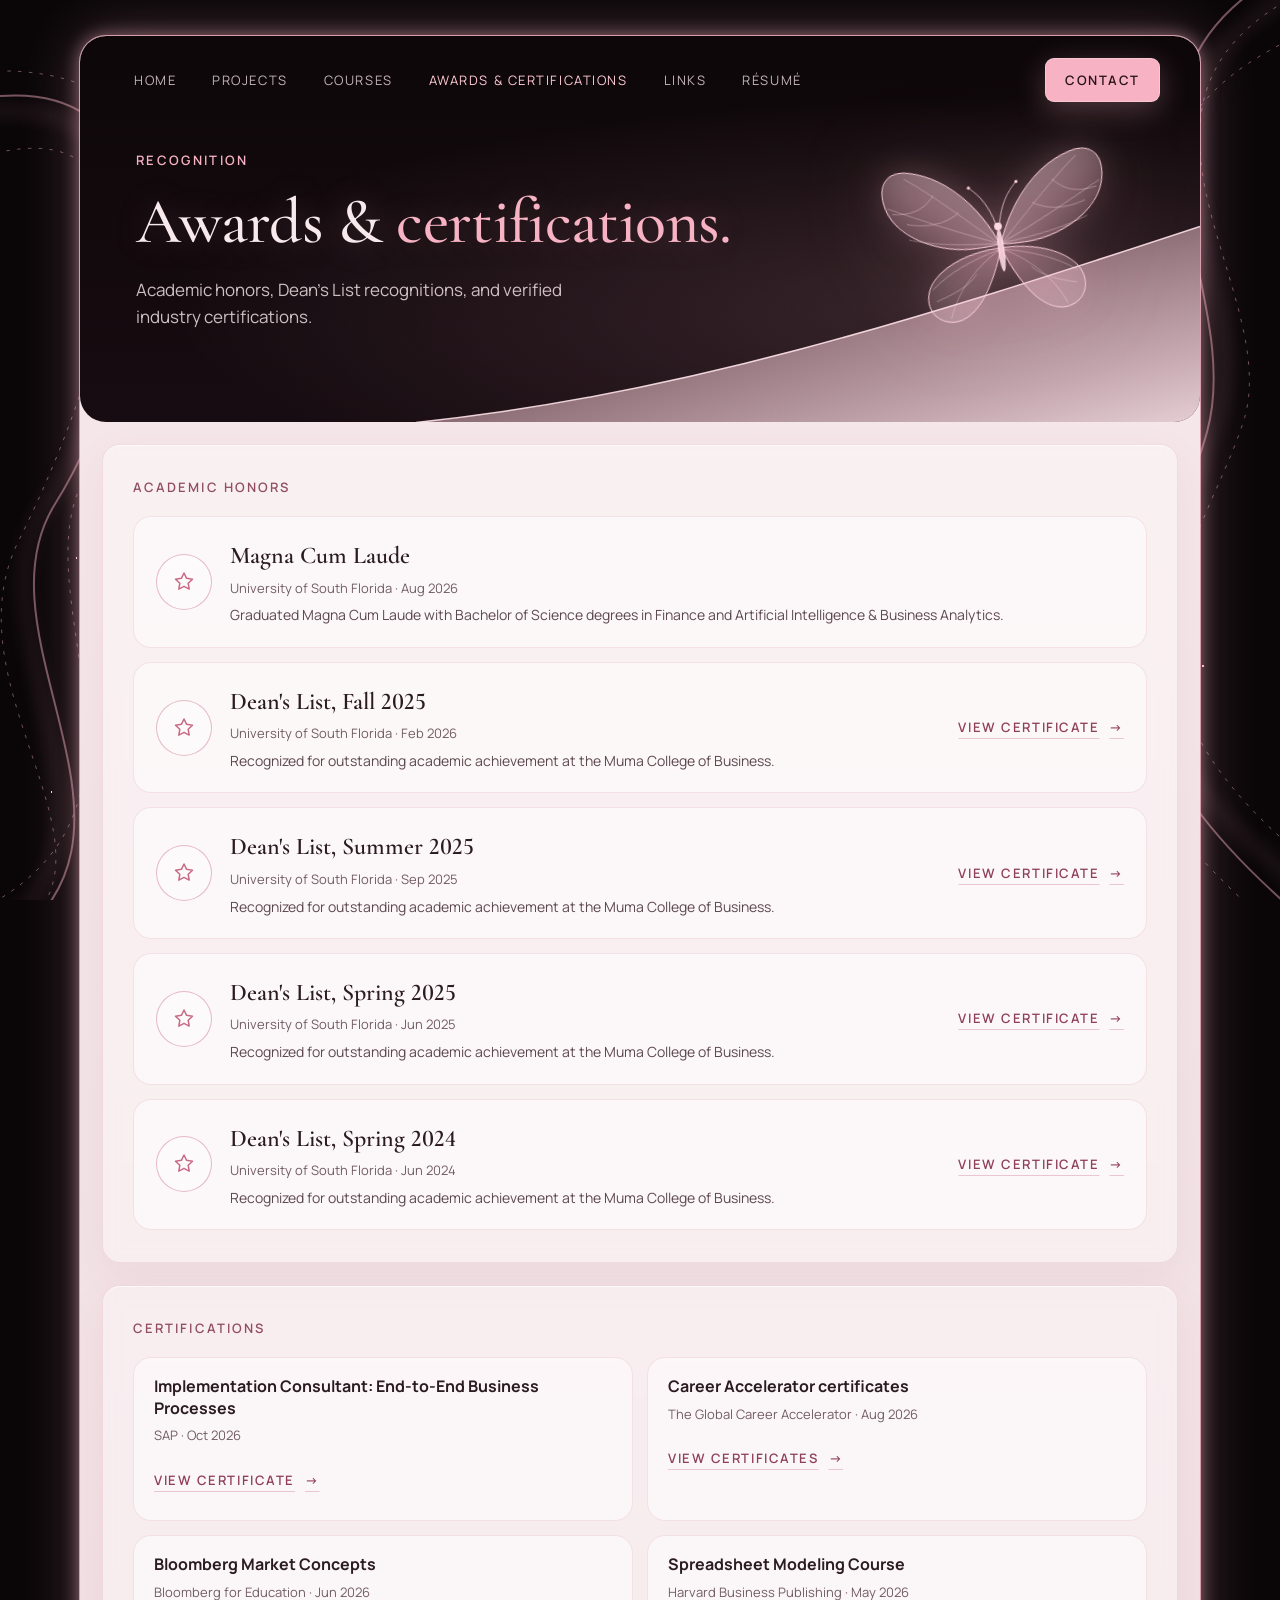
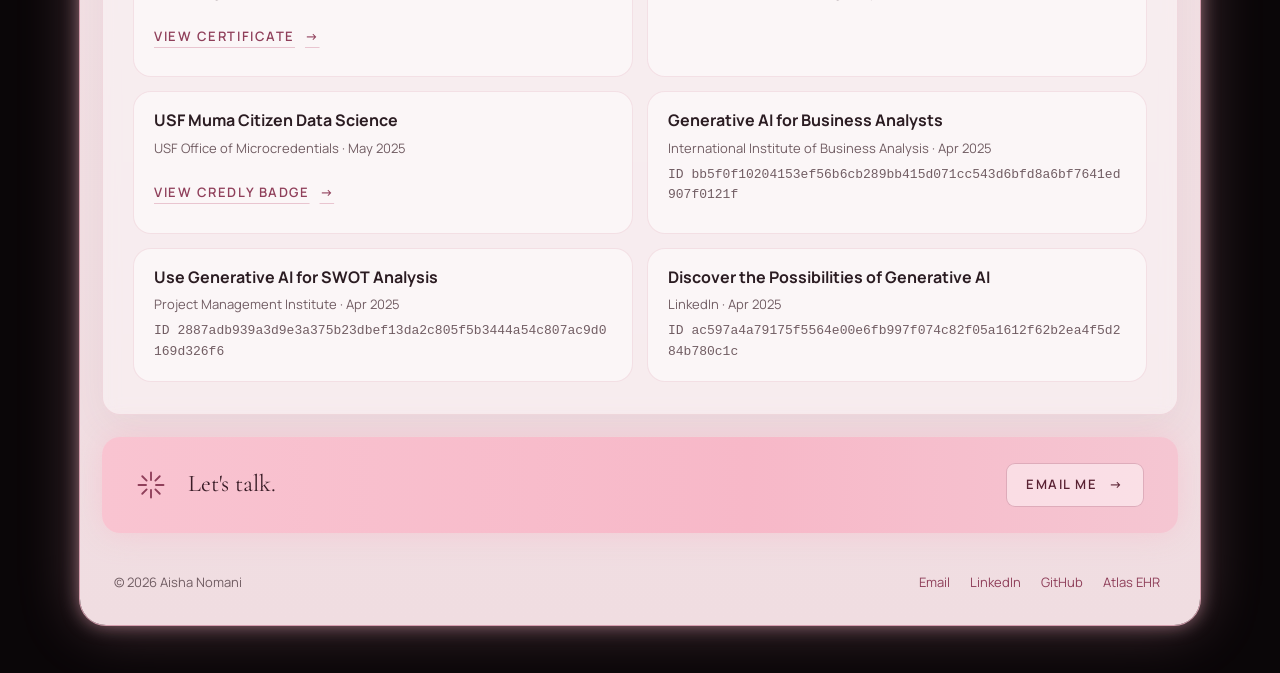
==== commit aa128261: "Shorten site call to action" ====
--- a/awards.html
+++ b/awards.html
@@ -87,7 +87,7 @@
 </section>
 <section class="cta">
   <svg viewBox="0 0 24 24" fill="none" stroke="currentColor" stroke-width="1.5" stroke-linecap="round" stroke-linejoin="round" aria-hidden="true" class="spark"><path d="M12 2v6M12 16v6M2 12h6M16 12h6M5 5l3.5 3.5M15.5 15.5L19 19M19 5l-3.5 3.5M8.5 15.5L5 19"/></svg>
-  <p>Hiring for finance, AI or analytics? Let's talk.</p>
+  <p>Let's talk.</p>
   <a class="btn sm" href="mailto:aisha.nomani@gmail.com">Email me <span class="arrow">→</span></a>
 </section>
 </main>
--- a/assets/style.css
+++ b/assets/style.css
@@ -243,13 +243,13 @@
 }
 .experience-list { list-style: none; margin: 0; padding: 0; display: grid; gap: 8px; }
 .experience-list li {
-  display: flex; align-items: baseline; flex-wrap: wrap; gap: 6px;
+  display: grid; gap: 2px;
   padding-bottom: 8px; border-bottom: 1px solid rgba(199, 106, 134, .16);
   color: var(--ink-soft); font-size: var(--fs-sm);
 }
 .experience-list li:last-child { border-bottom: 0; padding-bottom: 0; }
-.experience-list strong { color: var(--ink); font-weight: 600; }
-.experience-list span::before { content: "•"; color: var(--rose); margin-right: 6px; }
+.experience-list strong { display: block; color: var(--ink); font-weight: 600; }
+.experience-list span { display: block; color: var(--muted); }
 
 /* recent work tiles */
 .tiles { display: grid; grid-template-columns: repeat(4, 1fr); gap: 16px; }
